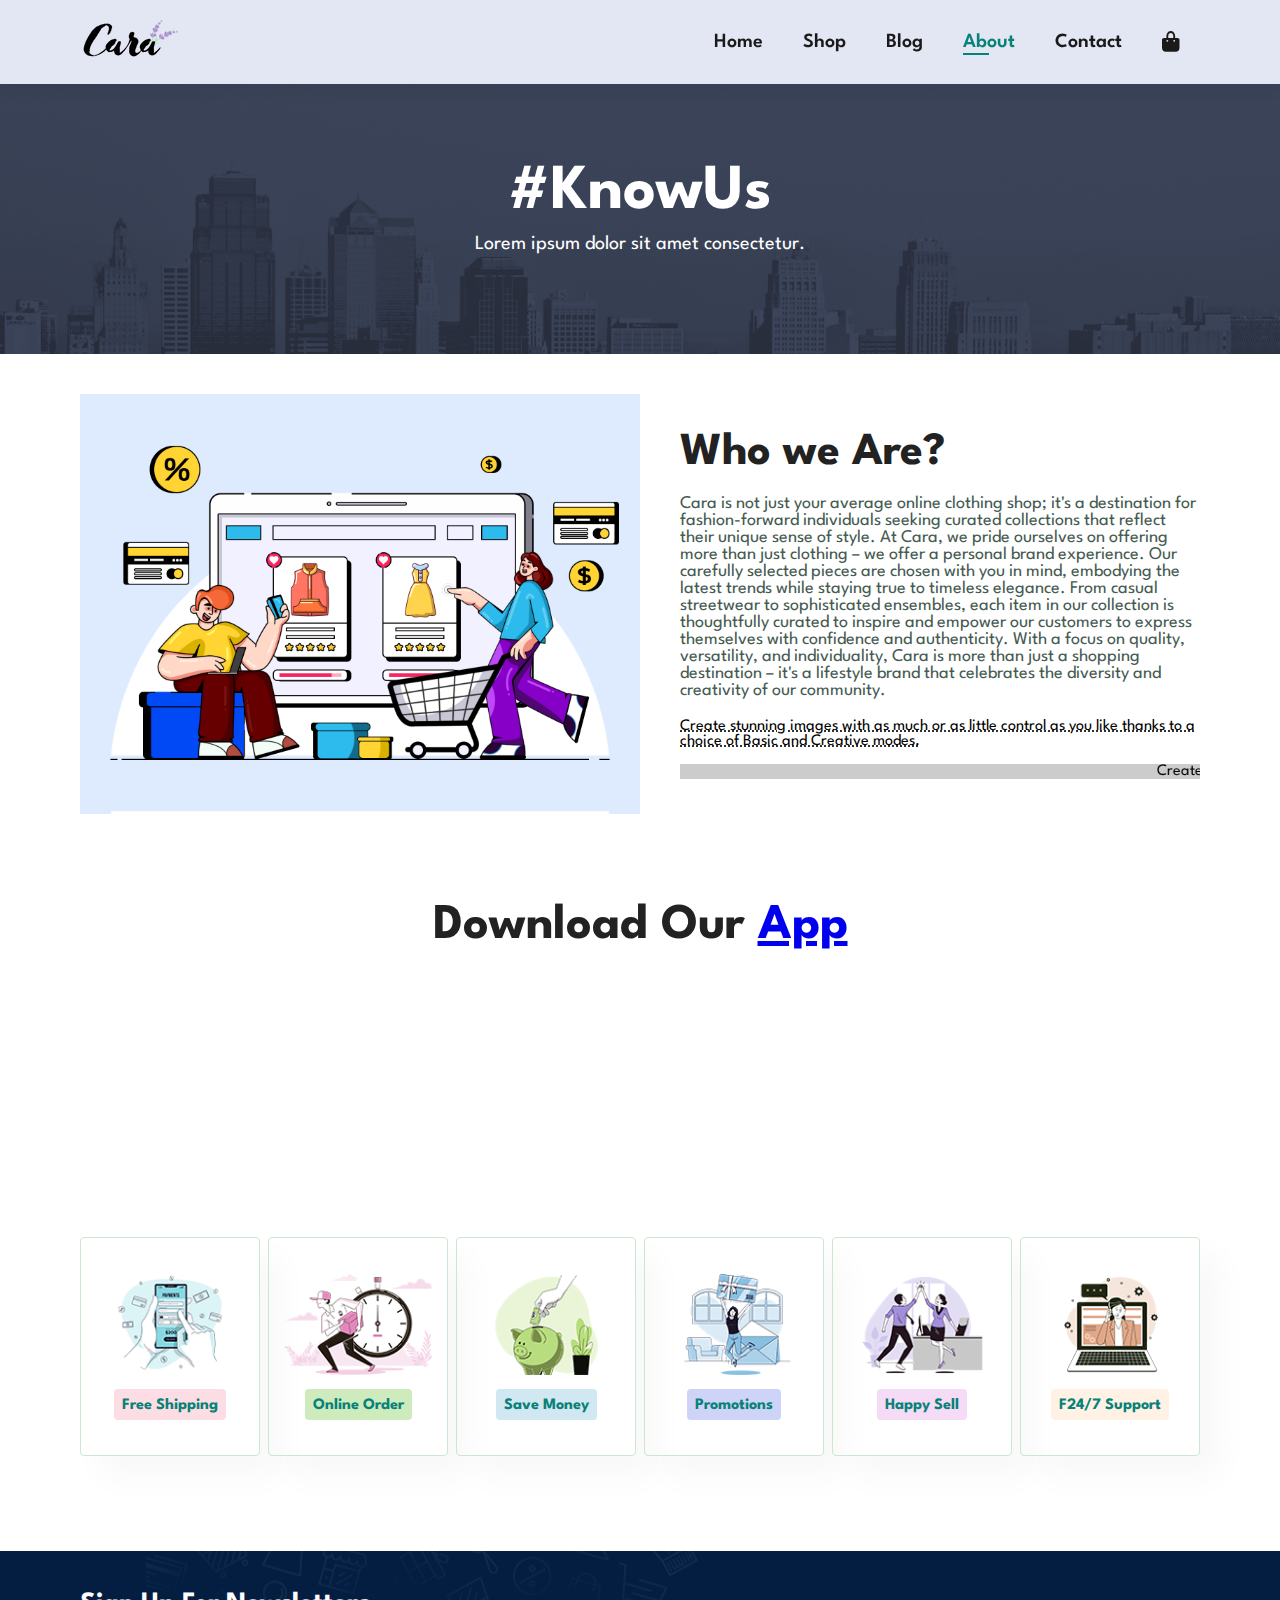
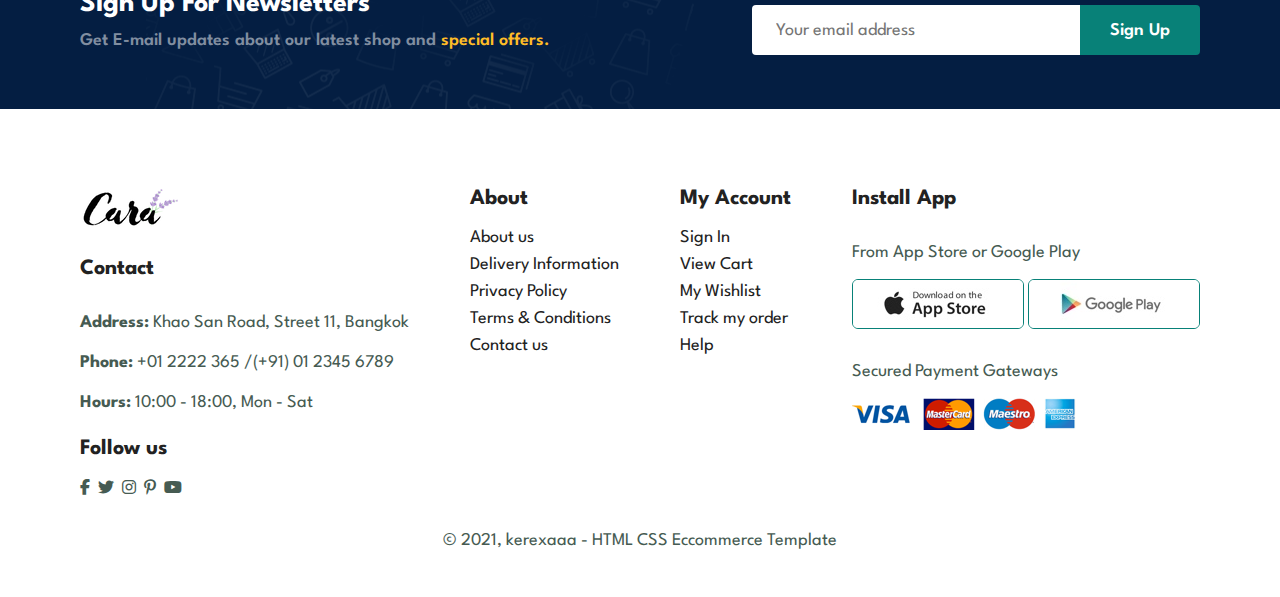
==== about.html @ 626a5757 "favicon" ====
<!DOCTYPE html>
<html lang="en">
<head>
    <meta charset="UTF-8">
    <meta http-equiv="X-UA-Compatible" content="IE=edge">
    <link rel="icon" type="image/x-icon" href="assets/img/favicon.ico">
    <meta name="viewport" content="width=device-width, initial-scale=1.0">
    <link rel="stylesheet" href="https://cdnjs.cloudflare.com/ajax/libs/font-awesome/6.4.0/css/all.css"/>
    <link rel="stylesheet" href="assets/css/style.css">
    <link rel="stylesheet" href="assets/css/general.css">
    <title>About</title>
</head>
<body>
    
    <section id="header" class="header">
        <a href="index.html"><img src="assets/img/logo.png" alt="Cara logo"></a>
        <nav>
            <ul id="navbar" class="navbar">
                <li><a href="index.html">Home</a></li>
                <li><a href="shop.html">Shop</a></li>
                <li><a href="blog.html">Blog</a></li>
                <li><a class="active" href="about.html">About</a></li>
                <li><a href="contact.html">Contact</a></li>
                <li id="lg-bag"><a href="cart.html"><i class="fa-sharp fa-solid fa-bag-shopping"></i></a></li>
                <a href="#" id="close"><i class="fas fa-times"></i></a>
            </ul>
        </nav>

        <div id="mobile">
            <a href="cart.html"><i class="fa-sharp fa-solid fa-bag-shopping"></i></a>
            <i id="bar" class="fas fa-outdent"></i>
        </div>

    </section>

    <section id="header-banner" class="header-banner about-header">
        <h2>#KnowUs</h2>
        <p>Lorem ipsum dolor sit amet consectetur.</p>
    </section>

    <section id="about-head" class="section-p1">
        <img src="assets/img/about/a6.jpg" alt="">
        <div>
            <h2>Who we Are?</h2>
            <p>
                Cara is not just your average online clothing shop; it's a destination for fashion-forward individuals seeking curated collections that reflect their unique sense of style. At Cara, we pride ourselves on offering more than just clothing – we offer a personal brand experience. Our carefully selected pieces are chosen with you in mind, embodying the latest trends while staying true to timeless elegance. From casual streetwear to sophisticated ensembles, each item in our collection is thoughtfully curated to inspire and empower our customers to express themselves with confidence and authenticity. With a focus on quality, versatility, and individuality, Cara is more than just a shopping destination – it's a lifestyle brand that celebrates the diversity and creativity of our community.</p>

            <abbr title="">Create stunning images with as much or as little control as you like thanks to a choice of Basic and Creative modes.</abbr>

            <br><br>

            <marquee bgcolor="#ccc" loop="-1" scrollamount="5" width="100%">Create stunning images with as much or as little control as you like thanks to a choice of Basic and Creative modes.</marquee>
        </div>
    </section>

    <section id="about-app" class="section-p1">
        <h1>Download Our <a href="#">App</a></h1>
        <div class="video">
            <video autoplay loop muted src="assets/img/about/1.mp4"></video>
        </div>
    </section>

    <section id="feature" class="section-p1">
        <div class="feature-box">
            <img src="assets/img/features/f1.png" alt="Free shipping">
            <h6>Free Shipping</h6>
        </div>
        <div class="feature-box">
            <img src="assets/img/features/f2.png" alt="Online Order">
            <h6>Online Order</h6>
        </div>
        <div class="feature-box">
            <img src="assets/img/features/f3.png" alt="Save Money">
            <h6>Save Money</h6>
        </div>
        <div class="feature-box">
            <img src="assets/img/features/f4.png" alt="Promotions">
            <h6>Promotions</h6>
        </div>
        <div class="feature-box">
            <img src="assets/img/features/f5.png" alt="Happy Sell">
            <h6>Happy Sell</h6>
        </div>
        <div class="feature-box">
            <img src="assets/img/features/f6.png" alt="F24/7 Support">
            <h6>F24/7 Support</h6>
        </div>
    </section>

    <section id="newsletter" class="section-p1 section-m1">
        <div class="newstext">
            <h4>Sign Up For Newsletters</h4>
            <p>
                Get E-mail updates about our latest shop and <span>special offers.</span>
            </p>
        </div>
        <form class="form" id="formNewsletter">
            <input type="email" id="newsletterInput" placeholder="Your email address" required>
            <button type="submit" id="newsletterSubmit" class="normal">Sign Up</button>
        </form>
    </section>

    <footer class="section-p1">
        <div class="column">
            <img src="assets/img/logo.png" alt="">
            <h4>Contact</h4>
            <p> <strong>Address:</strong> Khao San Road, Street 11, Bangkok</p>
            <p> <strong>Phone:</strong> +01 2222 365 /(+91) 01 2345 6789</p>
            <p> <strong>Hours:</strong> 10:00 - 18:00, Mon - Sat</p>
            <div class="socials">
                <h4>Follow us</h4>
                <div class="socials-icon">
                    <i class="fab fa-facebook-f"></i>
                    <i class="fab fa-twitter"></i>
                    <i class="fab fa-instagram"></i>
                    <i class="fab fa-pinterest-p"></i>
                    <i class="fab fa-youtube"></i>
                </div>
            </div>
        </div>

        <div class="column ">
            <h4>About</h4>
            <a href="#">About us</a>
            <a href="#">Delivery Information</a>
            <a href="#">Privacy Policy</a>
            <a href="#">Terms & Conditions</a>
            <a href="#">Contact us</a>
        </div>

        <div class="column ">
            <h4>My Account</h4>
            <a href="#">Sign In</a>
            <a href="#">View Cart</a>
            <a href="#">My Wishlist</a>
            <a href="#">Track my order</a>
            <a href="#">Help</a>
        </div>

        <div class="column install">
            <h4>Install App</h4>
            <p>From App Store or Google Play</p>
            <div class="row">
                <img src="assets/img/pay/app.jpg" alt="">
                <img src="assets/img/pay/play.jpg" alt="">
            </div>
            <p>Secured Payment Gateways</p>
            <img src="assets/img/pay/pay.png" alt="">
        </div>

        <div class="copyright">
            <p>&#169; 2021, kerexaaa - HTML CSS Eccommerce Template</p>
        </div>
    </footer>

    <script src="assets/js/script.js"></script>
    <script src="assets/js/newsletter.js"></script>
    <script src="assets/js/updatecart.js"></script>

</body>
</html>
---- assets/css/style.css ----
/* Main page */

/* popup */

.popup {
    width: 100%;
    height: 100%;
    background: rgba(0, 0, 0, 0.2);
    position: fixed;
    z-index: 10000000;
    justify-content: center;
    align-items: center;
    display: flex;
    transition: all .2s ease;
    opacity: 0;
}

.message {
    width: 50%;
    height: 50%;
    padding: 20px;
    background: #e3e6f3;
    border-radius: 25px;
    display: flex;
    align-items: center;
    justify-content: space-evenly;
    flex-direction: column;
    transition: all .2s ease;
}

.message p {
    font-size: xx-large;
    text-align: center;
}

button#closePopUp {
    width: 30%;
    height: 20%;
    min-width: 100px;
    min-height: 50px;
    cursor: pointer;
    font-size: 16px;
    outline: none;
    border: none;
    background: #088178;
    color: white;
}

/* loader */

/*<div class="loader"></div>*/
.loader {
    width: 30px;
    aspect-ratio: 2;
    --_g: no-repeat radial-gradient(circle closest-side, #000 90%, #0000);
    background:
        var(--_g) 0% 50%,
        var(--_g) 50% 50%,
        var(--_g) 100% 50%;
    background-size: calc(100%/3) 50%;
    animation: l3 1s infinite linear;
}

.log {
    transition: all .3s ease;
    top: -20%;
    min-width: 150px;
    position: fixed;
    z-index: 100000;
    width: 20%;
    text-align: center;
    margin-inline: auto;
    left: 50%;
    padding: 15px;
    color: white;
    transform: translateX(-50%);
}

.success {
    background: rgb(45, 224, 45);
}

.error {
    background: rgb(165, 58, 58);
    z-index: 100001;
}

@keyframes l3 {
    20% {
        background-position: 0% 0%, 50% 50%, 100% 50%
    }

    40% {
        background-position: 0% 100%, 50% 0%, 100% 50%
    }

    60% {
        background-position: 0% 50%, 50% 100%, 100% 0%
    }

    80% {
        background-position: 0% 50%, 50% 50%, 100% 100%
    }
}

/* Header */

#header {
    display: flex;
    align-items: center;
    justify-content: space-between;
    padding: 20px 80px;
    background-color: #e3e6f3;
    box-shadow: 0 5px 15px rgba(0, 0, 0, 0.06);
    z-index: 999;
    position: sticky;
    top: 0;
    left: 0;
}

#navbar {
    display: flex;
    align-items: center;
    justify-content: center;
}

#navbar li {
    list-style: none;
    padding: 0 20px;
}

#navbar li a {
    text-decoration: none;
    font-size: 20px;
    font-weight: 600;
    color: #1a1a1a;
    transition: 0.3s ease;
    position: relative;
}

#navbar li a:hover,
#navbar li a.active,
#header #mobile i:hover {
    color: #088178;
    transition: .3s ease;
}

#navbar li a::after {
    content: "";
    width: 50%;
    height: 2px;
    background-color: #088178;
    position: absolute;
    bottom: 0px;
    left: 10px;
    opacity: 0;
    transition: .3s ease;
}

#navbar li a.active::after,
#navbar li a:hover::after {
    content: "";
    width: 50%;
    height: 2px;
    background-color: #088178;
    position: absolute;
    bottom: -4px;
    left: 0px;
    opacity: 1;
    transition: .3s ease;
}

#mobile {
    display: none;
}

#close {
    display: none;
}

/* Home page */

#hero {
    background-image: url("../img/hero4.png");
    height: 90vh;
    width: 100%;
    background-size: cover;
    background-position: top 25% right 0%;
    padding: 0 80px;
    display: flex;
    align-items: flex-start;
    justify-content: center;
    flex-direction: column;
}

#hero h4 {
    padding-bottom: 15px;
    font-size: 28px;
}

#hero h1 {
    color: #088178;
}

#hero p {
    font-size: 20px;
}

#hero button {
    color: #088178;
    background-image: url("../img/button.png");
    background-color: transparent;
    border: 0;
    padding: 14px 80px 26px 65px;
    background-repeat: no-repeat;
    cursor: pointer;
    font-weight: 700;
    font-size: 18px;
}

/* Feature */

#feature {
    display: flex;
    align-items: center;
    justify-content: space-between;
    flex-wrap: wrap;
}

#feature .feature-box {
    width: 180px;
    text-align: center;
    padding: 35px 15px;
    box-shadow: 20px 20px 34px rgba(0, 0, 0, 0.03);
    border: 1px solid #cce7d0;
    border-radius: 4px;
    margin: 15px 0;
}

#feature .feature-box:hover {
    box-shadow: 10px 10px 54px rgba(70, 62, 221, .1);
}

#feature .feature-box img {
    width: 100%;
    margin-bottom: 10px;
}

#feature .feature-box h6 {
    display: inline-block;
    padding: 9px 8px 6px 8px;
    line-height: 1;
    font-size: 16px;
    border-radius: 4px;
    color: #088178;
    background-color: #fddde4;
}

#feature .feature-box:nth-child(2) h6 {
    background-color: #cdebbc;
}

#feature .feature-box:nth-child(3) h6 {
    background-color: #d1e8f2;
}

#feature .feature-box:nth-child(4) h6 {
    background-color: #cdd4f8;
}

#feature .feature-box:nth-child(5) h6 {
    background-color: #f6dbf6;
}

#feature .feature-box:nth-child(6) h6 {
    background-color: #fff2e5;
}

#feature-products {
    text-align: center;
}

#feature-products .product-container {
    display: flex;
    justify-content: space-between;
    padding-top: 20px;
    flex-wrap: wrap;
    overflow: hidden;

}

#feature-products .product {
    left: 100px;
    opacity: 0;
    width: 23%;
    min-width: 250px;
    padding: 10px 12px;
    border: 1px solid #cce7d0;
    border-radius: 25px;
    box-shadow: 20px 20px 30px rgba(0, 0, 0, 0.02);
    margin: 15px 0;
    transition: .2s ease;
    position: relative;
    pointer-events: none;
}

#feature-products .product.active {
    left: 0px;
    opacity: 1;
    cursor: pointer;
    pointer-events: all;
}

#feature-products .product:hover {
    box-shadow: 20px 20px 30px rgba(0, 0, 0, 0.06);
}

#feature-products .product img {
    width: 100%;
    border-radius: 20px;
}

#feature-products .product .description {
    text-align: start;
    padding: 10px 0;
}

#feature-products .product .description span {
    color: #606063;
    font-size: 16px;
}

#feature-products .product .description h5 {
    padding-top: 7px;
    color: #1a1a1a;
    font-size: 18px;
}

#feature-products .product .description i {
    font-size: 16px;
    color: rgb(243, 181, 25);
}

#feature-products .product .description h4 {
    padding-top: 7px;
    font-size: 22px;
    font-weight: 700;
    color: #088178;
}

h4.current-price::after {
    position: absolute;
    content: "$80";
    font-size: 14px;
    left: 55px;
    color: #1a1a1a;
}

.scratch-card {
    position: relative;
    width: 300px;
    height: 200px;
    border: 1px solid #ccc;
    overflow: hidden;
}

.overlay {
    position: absolute;
    top: 0;
    left: 0;
    width: 100%;
    height: 100%;
    background: silver;
    opacity: 1;
}

.content {
    position: relative;
    z-index: 1;
    padding: 20px;
}

.hidden-text {
    display: none;
}

.coupon-text {
    position: absolute;
    top: 50%;
    left: 50%;
    transform: translate(-50%, -50%);
    z-index: 2;
}

h4.current-price::before {
    position: absolute;
    content: "";
    width: 26px;
    height: 2px;
    bottom: 35px;
    z-index: 10;
    left: 55px;
    rotate: 150deg;
    background: #ec554e;
}


#feature-products .product .cart {
    width: 40px;
    height: 40px;
    line-height: 40px;
    border-radius: 50px;
    background-color: #e8f6ea;
    color: #088178;
    border: 1px solid #cce7d0;
}

#lg-bag {
    position: relative;
}

#lg-bag span {
    position: absolute;
    background-color: red;
    right: 10px;
    top: -10px;
    width: 16px;
    color: white;
    display: flex;
    height: 16px;
    justify-content: center;
    z-index: 10;
    padding-top: 4px;
    font-size: 12px;
    border-radius: 50%;
    text-align: center;
}

button.add-to-cart {
    cursor: pointer;
    border: none;
    outline: none;
    background: transparent;
    position: absolute;
    bottom: 20px;
    right: 10px;
}

/* Banners */

#banner {
    display: flex;
    flex-direction: column;
    justify-content: center;
    align-items: center;
    text-align: center;
    width: 100%;
    height: 40vh;
    background-size: cover;
    background-position: center;
    background-image: url("../img/b2.jpg");
}

#banner h4 {
    color: #fff;
    font-size: 22px;
}

#banner h2 {
    color: #fff;
    font-size: 44px;
    padding: 10px 0;
}

#banner h2 span {
    color: #ef3636;
}

#banner button:hover {
    background-color: #088178;
    color: #fff;
}

#small-banner {
    display: flex;
    justify-content: space-between;
    flex-wrap: wrap;
}

#small-banner .banner-box {
    display: flex;
    flex-direction: column;
    justify-content: center;
    align-items: flex-start;
    min-width: 580px;
    height: 40vh;
    background-size: cover;
    background-position: center;
    padding: 30px;
    background-image: url("../img/b17.jpg");
}

#small-banner .banner-box:nth-child(2) {
    background-image: url("../img/b10.jpg");
}

#small-banner h4 {
    color: #fff;
    font-size: 32px;
    font-weight: 300;
}

#small-banner h2 {
    color: #fff;
    font-size: 44px;
    font-weight: 800;
}

#small-banner span {
    color: #fff;
    font-size: 22px;
    font-weight: 500;
    padding-bottom: 15px;
}

#small-banner .banner-box:hover .white {
    background-color: #088178;
    border: 1px solid #088178;
}

#text-banners {
    display: flex;
    justify-content: space-between;
    flex-wrap: wrap;
    padding: 0 80px;
}

#text-banners .banner-box {
    display: flex;
    flex-direction: column;
    justify-content: center;
    align-items: flex-start;
    min-width: 32%;
    height: 30vh;
    background-size: cover;
    background-position: center;
    padding: 20px;
    margin-bottom: 20px;
    background-image: url("../img/b7.jpg");
}

#text-banners .banner-box:nth-child(2) {
    background-image: url("../img/b4.jpg");
}

#text-banners .banner-box:nth-child(3) {
    background-image: url("../img/b18.jpg");
}

#text-banners h2 {
    color: #fff;
    font-weight: 900;
    font-size: 32px;
}

#text-banners h3 {
    color: #ec554e;
    font-weight: 800;
    font-size: 18px;
}

/* Newsletter */

#newsletter {
    display: flex;
    justify-content: space-between;
    flex-wrap: wrap;
    align-items: center;
    background-image: url("../img/b14.png");
    background-repeat: no-repeat;
    background-position: 20% 30%;
    background-color: #041e42;
}

#newsletter h4 {
    font-size: 28px;
    font-weight: 700;
    color: #fff;
}

#newsletter p {
    font-size: 18px;
    font-weight: 600;
    color: #818ea0;
}

#newsletter p span {
    color: #ffbd27;
}

#newsletter .form {
    display: flex;
    width: 40%;
}

#newsletter input {
    height: 3.125rem;
    padding: 0 1.25em;
    font-size: 14px;
    width: 100%;
    font-size: 18px;
    border: 1px solid transparent;
    border-radius: 4px;
    outline: none;
    border-top-right-radius: 0;
    border-bottom-right-radius: 0;
}

#newsletter button {
    background-color: #088178;
    color: #fff;
    white-space: nowrap;
    border-top-left-radius: 0;
    border-bottom-left-radius: 0;
}

/* Footer */

footer {
    display: flex;
    flex-wrap: wrap;
    justify-content: space-between;
}

footer .column {
    display: flex;
    flex-direction: column;
    align-items: flex-start;
    margin-bottom: 20px;
}

footer .column:nth-child(1) img {
    margin-bottom: 30px;
}

footer h4 {
    font-size: 22px;
    padding-bottom: 20px;
}

footer p {
    font-size: 18px;
    margin-bottom: 8px;
}

footer a {
    font-size: 18px;
    text-decoration: none;
    color: #222;
    margin-bottom: 10px;
    transition: .4s ease;
}

footer .socials {
    margin-top: 20px;
}

footer .socials i {
    color: #465b52;
    padding-right: 4px;
    cursor: pointer;
    transition: .4s ease;
}


footer .install .row img {
    border: 1px solid #088178;
    border-radius: 6px;
}

footer .install img {
    margin: 10px 0 15px 0;
    cursor: pointer;
}

footer .socials i:hover,
footer a:hover {
    color: #088178;
    transition: .4s ease;
}

footer .copyright {
    width: 100%;
    text-align: center;
    font-size: 18px;
}

/* Shop page */

/* Head-banner */

#header-banner {
    background-image: url("../img/b1.jpg");
    width: 100%;
    height: 30vh;
    background-size: cover;
    display: flex;
    justify-content: center;
    align-items: center;
    flex-direction: column;
    padding: 14px;
}

#header-banner h2 {
    color: #fff;
    font-size: 64px;
}

#header-banner p {
    color: #fff;
    font-size: 20px;
}

#pagination {
    text-align: center;
}

#pagination a {
    text-decoration: none;
    background-color: #088178;
    padding: 15px 20px;
    border-radius: 4px;
    color: #fff;
    font-weight: 600;
}

/* Single product */

#productLink a {
    text-decoration: none;
    color: #465b52;
}

#product-details {
    display: flex;
    margin-top: 20px;
}

#product-details .single-product-image {
    width: 40%;
    margin-right: 80px;
}

#product-details .small-image-group {
    display: flex;
    justify-content: space-between;
}

#product-details .small-image-column {
    flex-basis: 24%;
    cursor: pointer;
}

#product-details .single-product-details {
    width: 50%;
    padding-top: 30px;
}

#product-details .single-product-details h4 {
    padding: 40px 0 20px 0;
    font-size: 26px;
}

#product-details .single-product-details h2 {
    font-size: 32px;
}

#product-details .single-product-details h6 {
    font-size: 22px;
}

#product-details .single-product-details select {
    display: block;
    padding: 10px;
    margin-bottom: 10px;
    font-size: 16px;
    height: 47px
}

#product-details .single-product-details input {
    width: 50px;
    height: 47px;
    padding-left: 10px;
    font-size: 16px;
    margin-right: 10px;
}

#product-details .single-product-details input:focus {
    outline: none;
}

#product-details .single-product-details button {
    background-color: #088178;
    color: #fff;
}

#product-details .single-product-details span {
    line-height: 25px;
}

/* Blog page */

#header-banner.blog-header {
    background-image: url("../img/b19.jpg") !important;
}

#blog {
    padding: 150px 150px 0 150px;
}

#blog .blog-box {
    display: flex;
    align-items: center;
    width: 100%;
    position: relative;
    padding-bottom: 90px;
}

#blog .blog-image {
    width: 50%;
    margin-right: 40px;
}

#blog img {
    width: 100%;
    height: 300px;
    object-fit: cover;
}

#blog .blog-details {
    width: 50%;
}

.blog-details p {
    height: 0px;
    font-size: large;
    overflow: hidden;
    transition: all .3s;
    margin-top: 0;
    padding-top: 0px;
    position: relative;
    z-index: 100000;
    background: white;
}

.blog-details h4 {
    font-size: xx-large;
}

#blog .blog-details a {
    text-decoration: none;
    cursor: pointer;
    font-size: 14px;
    color: #000;
    font-weight: 700;
    position: relative;
    transition: .3s ease;
}

#blog .blog-details a::after {
    content: "";
    width: 50px;
    height: 1px;
    background-color: #000;
    position: absolute;
    top: 4px;
    right: -56px;
    transition: .3s ease;
}

#blog .blog-details a:hover {
    color: #088178;
}

#blog .blog-details a:hover::after {
    background-color: #088178;
}

#blog .blog-box h1 {
    position: absolute;
    top: -40px;
    left: 0;
    font-size: 76px;
    font-weight: 700;
    color: #c9cbce;
    z-index: -1000;
}

/* about */

#header-banner.about-header {
    background-image: url("../img/about/banner.png");
}

#about-head {
    display: flex;
    align-items: center;
}

#about-head img {
    width: 50%;
    height: auto;
}

#about-head div {
    padding-left: 40px;
}

#about-app {
    text-align: center;
}

#about-app .video {
    width: 70%;
    height: 100%;
    margin: 30px auto 0 auto;
}

#about-app .video video {
    width: 100%;
    height: 100%;
    border-radius: 20px;
}

/* Contact page */

#header-banner.contact-header {
    background-image: url("../img/about/banner.png");
}

#contact-details {
    display: flex;
    align-items: center;
    justify-content: space-between;
}

#contact-details .details {
    width: 40%;
}

#contact-details .details span,
#form-details form span {
    font-size: 16px;
}

#contact-details .details h2,
#form-details form h2 {
    font-size: 32px;
    line-height: 35px;
    padding: 20px 0;
}

#contact-details .details h3 {
    font-size: 22px;
    padding-bottom: 15px;
}

#contact-details .details li {
    list-style: none;
    display: flex;
    padding: 10px 0;
}

#contact-details .details li i {
    font-size: 18px;
    padding-right: 22px;
}


#contact-details .details li p {
    margin-top: 2px;
    font-size: 18px;
}

#contact-details .map {
    width: 55%;
    height: 400px;
}

#contact-details .map iframe {
    width: 100%;
    height: 100%;
}

#form-details {
    display: flex;
    justify-content: space-between;
    margin: 30px;
    padding: 80px;
    border: 1px solid #e1e1e1;
}

#form-details form {
    width: 65%;
    display: flex;
    flex-direction: column;
    align-items: flex-start;
}

#form-details form input,
#form-details form textarea {
    width: 100%;
    padding: 12px 15px;
    outline: none;
    margin-bottom: 20px;
    border: 1px solid #e1e1e1;
}

#form-details form button {
    background-color: #088178;
    color: #fff;
}

#form-details .people div {
    padding-bottom: 25px;
    display: flex;
    align-items: flex-start;
}

#form-details .people div img {
    width: 65px;
    height: 65px;
    object-fit: cover;
    margin-right: 15px;
}

#form-details .people div p {
    margin: 0;
    font-size: 16px;
    line-height: 25px;
}

#form-details .people div p span {
    display: block;
    font-size: 18px;
    font-weight: 600;
    color: #000;
}

/* checkout */

#checkout h1 {
    color: greenyellow;
}

section#checkout {
    display: flex;
    flex-direction: column;
    align-items: center;
    justify-content: space-evenly;
    height: 90dvh;
}

#itemsAmount {
    color: #ef3636;
}

#totalPrice {
    color: green;
}

/* Cart page */

section#cart-empty {
    display: flex;
    align-items: center;
    justify-content: center;
    flex-direction: column-reverse;
}

section#cart-empty p {
    font-size: xx-large;
    color: black;
    text-align: center;
}

section#cart-empty p a {
    color: #465b52;
}


#cart {
    overflow-x: auto;
}

#header-banner.cart-header {
    background-image: url("../img/about/banner.png");
}

tbody#table-body {
    width: 100%;
    position: relative;
}

.empty-cart {
    width: 100%;
}

#cart table thead {
    border: 1px solid #e2e9e1;
    border-left: none;
    border-right: none;
}

#cart table thead td {
    font-weight: 700;
    text-transform: uppercase;
    font-size: 16px;
    padding: 18px 0;
}

#cart table tbody tr td {
    padding-top: 15px;
}

#cart table tbody td {
    font-size: 16px;
}

#cart table {
    width: 100%;
    border-collapse: collapse;
    table-layout: fixed;
    white-space: nowrap;
}

#cart table img {
    width: 70px;
}

#cart table td:nth-child(1) {
    width: 100px;
    text-align: center;
}

#cart table td:nth-child(2) {
    width: 150px;
    text-align: center;
}

#cart table td:nth-child(3) {
    width: 250px;
    text-align: center;
}

#cart table td:nth-child(4),
#cart table td:nth-child(5),
#cart table td:nth-child(6) {
    width: 150px;
    text-align: center;
}

#cart table td:nth-child(5) input {
    width: 70px;
    padding: 10px 5px 10px 15px;
}

#cart-add {
    display: flex;
    flex-wrap: wrap;
    justify-content: space-between;
}

#cart-add .apply-coupon,
#cart-add .cart-totals {
    width: 50%;
}

#cart-add .apply-coupon h3 {
    font-size: 22px;
    margin-bottom: 20px;
}

#cart-add .apply-coupon input {
    padding: 15px 20px;
    outline: none;
    font-size: 16px;
    width: 60%;
    margin-right: 10px;
    border: 1px solid #e2e9e1;
}

#cart-add .apply-coupon button {
    background-color: #088178;
    color: #fff;
    margin-left: 10px;
}

#cart-add .cart-totals {
    border: 1px solid #c9cbce;
    padding: 30px;
    margin-bottom: 30px;
}

#cart-add .cart-totals h3 {
    font-size: 22px;
    margin-bottom: 20px;
}

#cart-add .cart-totals table {
    border-collapse: collapse;
    width: 100%;
}

#cart-add .cart-totals table tr td {
    width: 50%;
    padding: 10px;
    font-size: 16px;
    border: 1px solid #c9cbce;
}

#cart-add .cart-totals button {
    background-color: #088178;
    color: #fff;
    margin-top: 30px;
}

/* Media */

@media (max-width:799px) {

    #navbar {
        display: flex;
        flex-direction: column;
        align-items: flex-start;
        justify-content: flex-start;
        position: fixed;
        top: 0;
        right: -300px;
        height: 100vh;
        width: 300px;
        background-color: #e3e6f3;
        box-shadow: 0 40px 60px rgba(0, 0, 0, 0.1);
        padding: 80px 0 0 10px;
        transition: .3s;
    }

    #navbar.active {
        right: 0;
    }

    #navbar li {
        margin-bottom: 25px;
    }

    #mobile {
        display: flex;
        align-items: center;
    }

    #mobile i {
        color: #1a1a1a;
        font-size: 24px;
        padding-left: 20px;
    }

    #close {
        display: block;
        position: absolute;
        top: 30px;
        left: 30px;
        color: #222;
        font-size: 24px;
    }

    #lg-bag {
        display: none;
    }

    #hero {
        height: 70vh;
        padding: 0 80px;
        background-position: top 30% right 30%;
    }

    #feature {
        justify-content: center;
    }

    #feature .feature-box {
        margin: 15px 15px;
    }

    #feature-products .product-container {
        justify-content: center;
    }

    #feature-products .product {
        margin: 15px;
    }

    #banner {
        height: 30vh;
    }

    #small-banner .banner-box {
        min-width: 100%;
        height: 30vh;
    }

    #text-banners {
        padding: 0 40px;
    }

    #text-banners .banner-box {
        width: 28%;
    }

    #newsletter .form {
        width: 70%;
    }

    footer .column:nth-child(1) {
        width: 100%;
    }

    #product-details .single-product-details {
        width: 100%;
        margin: 0;
    }

    /* Contact page */

    #form-details {
        padding: 40px;
    }

    #form-details form {
        width: 50%;
    }


    /* cart page */

    #cart-add {
        flex-direction: column;
    }

    #cart-add .apply-coupon {
        display: flex;
        align-items: center;
        justify-content: center;
        flex-direction: column;
        width: 100%;
        margin-top: 20px;
    }

    #cart-add .apply-coupon input {
        width: 100%;
        margin: 0;
    }



    #cart-add .apply-coupon button {
        width: 100%;
        margin: 15px 0 25px 0;
    }

    #cart-add .cart-totals {
        width: 100%;
        display: flex;
        align-items: center;
        justify-content: center;
        flex-direction: column;
    }

    #cart-add .cart-totals table {
        width: 100%;
    }

    #cart-add .cart-totals button {
        width: 100%;
    }
}

@media (max-width: 477px) {
    #header {
        padding: 10px 30px;
    }

    #hero {
        padding: 0 20px;
        background-position: 55%;
    }

    h1 {
        font-size: 38px;
    }

    h2 {
        font-size: 32px;
    }

    #feature {
        justify-content: center;
    }

    #feature .feature-box {
        width: 125px;
        margin-bottom: 15px;
    }

    #feature-products .product {
        width: 100%;
    }

    #banner {
        height: 40vh;
    }

    #small-banner .banner-box {
        height: 40vh;
    }

    #small-banner .banner-box:nth-child(2) {
        margin-top: 20px;
    }

    #text-banners {
        padding: 0 20px;
    }

    #text-banners .banner-box {
        width: 100%;
    }

    #newsletter {
        padding: 40px 20px;
    }

    #newsletter .form {
        width: 100%;
    }

    footer .copyright {
        text-align: start;
    }

    #product-details .single-product-image {
        width: 100%;
        margin-right: 0;
    }

    #product-details {
        display: flex;
        flex-direction: column;
    }

    #product-details .small-image-group {
        width: 100%;
    }

    /* Blog page */
    #blog {
        padding: 100px 20px 0 20px;
    }

    #blog .blog-box {
        display: flex;
        flex-direction: column;
        align-items: center;
    }

    #blog .blog-image {
        width: 100%;
        margin-right: 0;
        margin-bottom: 30px;
    }

    #blog .blog-details {
        width: 100%;
    }

    #header-banner h2 {
        font-size: 42px;
    }

    /* About */

    #about-head {
        flex-direction: column;
    }

    #about-head img {
        width: 100%;
        margin-bottom: 20px;
    }

    #about-head h2 {
        font-size: 42px;
    }

    #about-head div {
        padding-left: 0px;
    }

    #about-app h1 {
        font-size: 48px;
    }

    #about-app .video {
        width: 100%;
    }

    /* Contact page */

    #contact-details {
        flex-direction: column;
    }

    #contact-details .details {
        width: 100%;
        margin-bottom: 30px;
    }

    #contact-details .map {
        width: 100%;
    }

    #form-details {
        margin: 10px;
        padding: 30px 10px;
        border: 1px solid #e1e1e1;
        flex-wrap: wrap;
    }

    #form-details form {
        margin-bottom: 30px;
        width: 100%;
    }

    /* cart page */

    #cart-add {
        flex-direction: column;
    }

    #cart-add .apply-coupon {
        display: flex;
        align-items: center;
        justify-content: center;
        flex-direction: column;
        width: 100%;
        margin-top: 20px;
    }

    #cart-add .apply-coupon input {
        width: 100%;
        margin: 0;
    }



    #cart-add .apply-coupon button {
        width: 100%;
        margin: 15px 0 25px 0;
    }

    #cart-add .cart-totals {
        width: 100%;
        display: flex;
        align-items: center;
        justify-content: center;
        flex-direction: column;
    }

    #cart-add .cart-totals table {
        width: 100%;
    }

    #cart-add .cart-totals button {
        width: 100%;
    }
}
---- assets/css/general.css ----
@import url('https://fonts.googleapis.com/css2?family=League+Spartan:wght@100;200;300;400;500;600;700;800;900&family=Roboto:wght@400;500;700&display=swap');

* {
    margin: 0;
    padding: 0;
    box-sizing: border-box;
    font-family: 'League Spartan', sans-serif;
}

body::-webkit-scrollbar {
    width: 10px;
}

body::-webkit-scrollbar-track {
    background: #e3e6f3;
}

body::-webkit-scrollbar-thumb {
    background: #888;
}

h1 {
    font-size: 50px;
    line-height: 64px;
    color: #222;
}

h2 {
    font-size: 46px;
    line-height: 54px;
    color: #222;
}

h4 {
    font-size: 20px;
    color: #222;
}

h6 {
    font-weight: 700;
    font-size: 12px;
}

p {
    font-size: large;
    color: #465b52;
    margin: 15px 0 20px 0;
}

.section-p1 {
    padding: 40px 80px;
}

.section-m1 {
    margin: 40px 0;
}

button.normal {
    font-size: 18px;
    font-weight: 600;
    padding: 15px 30px;
    color: #000;
    background-color: #fff;
    border-radius: 4px;
    cursor: pointer;
    border: none;
    outline: none;
    transition: 0.2s ;
}

button.white {
    font-size: 20px;
    font-weight: 600;
    padding: 11px 18px;
    color: #fff;
    background-color: transparent;
    cursor: pointer;
    border: 1px solid #fff;
    outline: none;
    transition: 0.2s;
}

body {
    width: 100%;
}

@media (max-width:799px) {
    .section-p1 {
        padding: 40px;
    }
}

@media (max-width:477px){

    .section-p1 {
        padding: 20px;
    }

}

textarea {
    resize: none;
}
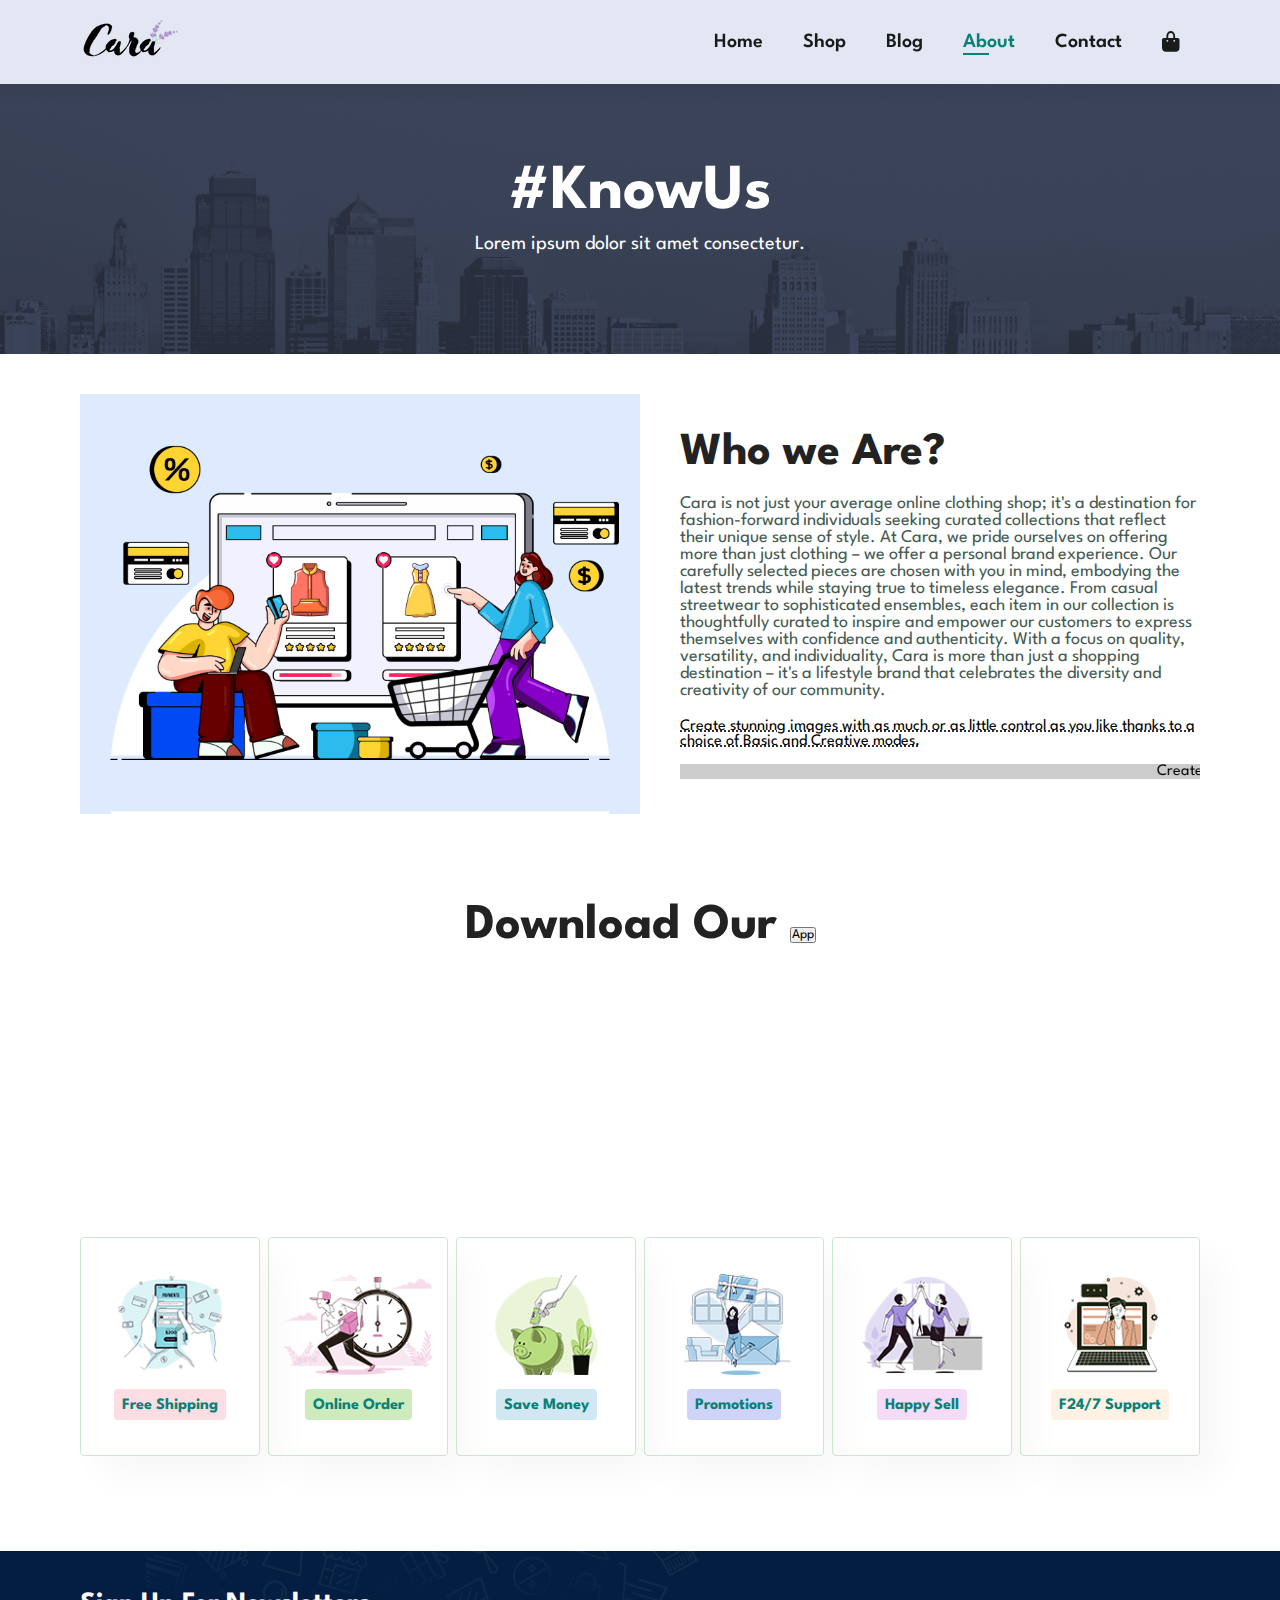
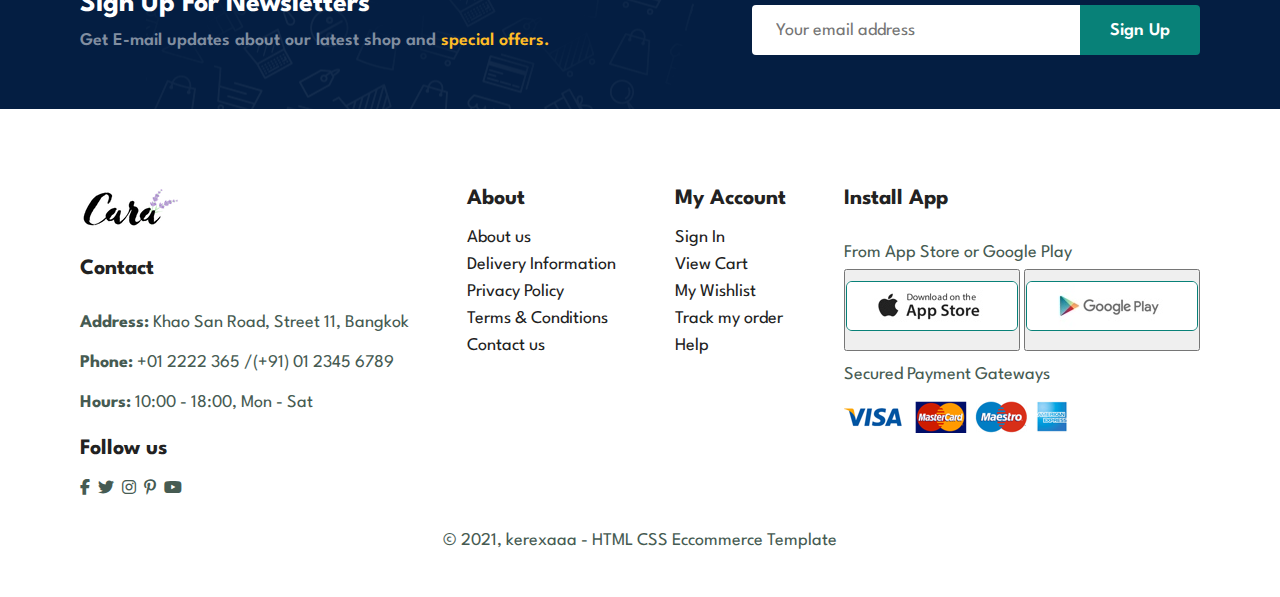
==== commit 4c0663c3: "new" ====
--- a/about.html
+++ b/about.html
@@ -54,7 +54,7 @@
     </section>
 
     <section id="about-app" class="section-p1">
-        <h1>Download Our <a href="#">App</a></h1>
+        <h1>Download Our <a><button class="progressier-install-button" data-icons="false" data-install=" " data-installed=" ">App</button></a></h1>
         <div class="video">
             <video autoplay loop muted src="assets/img/about/1.mp4"></video>
         </div>
@@ -141,8 +141,12 @@
             <h4>Install App</h4>
             <p>From App Store or Google Play</p>
             <div class="row">
-                <img src="assets/img/pay/app.jpg" alt="">
-                <img src="assets/img/pay/play.jpg" alt="">
+                <button class="progressier-install-button" data-icons="false" data-install=" " data-installed=" ">
+                    <img src="assets/img/pay/app.jpg" alt="">
+                </button>
+                <button class="progressier-install-button" data-icons="false" data-install=" " data-installed=" ">
+                    <img src="assets/img/pay/play.jpg" alt="">
+                </button>
             </div>
             <p>Secured Payment Gateways</p>
             <img src="assets/img/pay/pay.png" alt="">
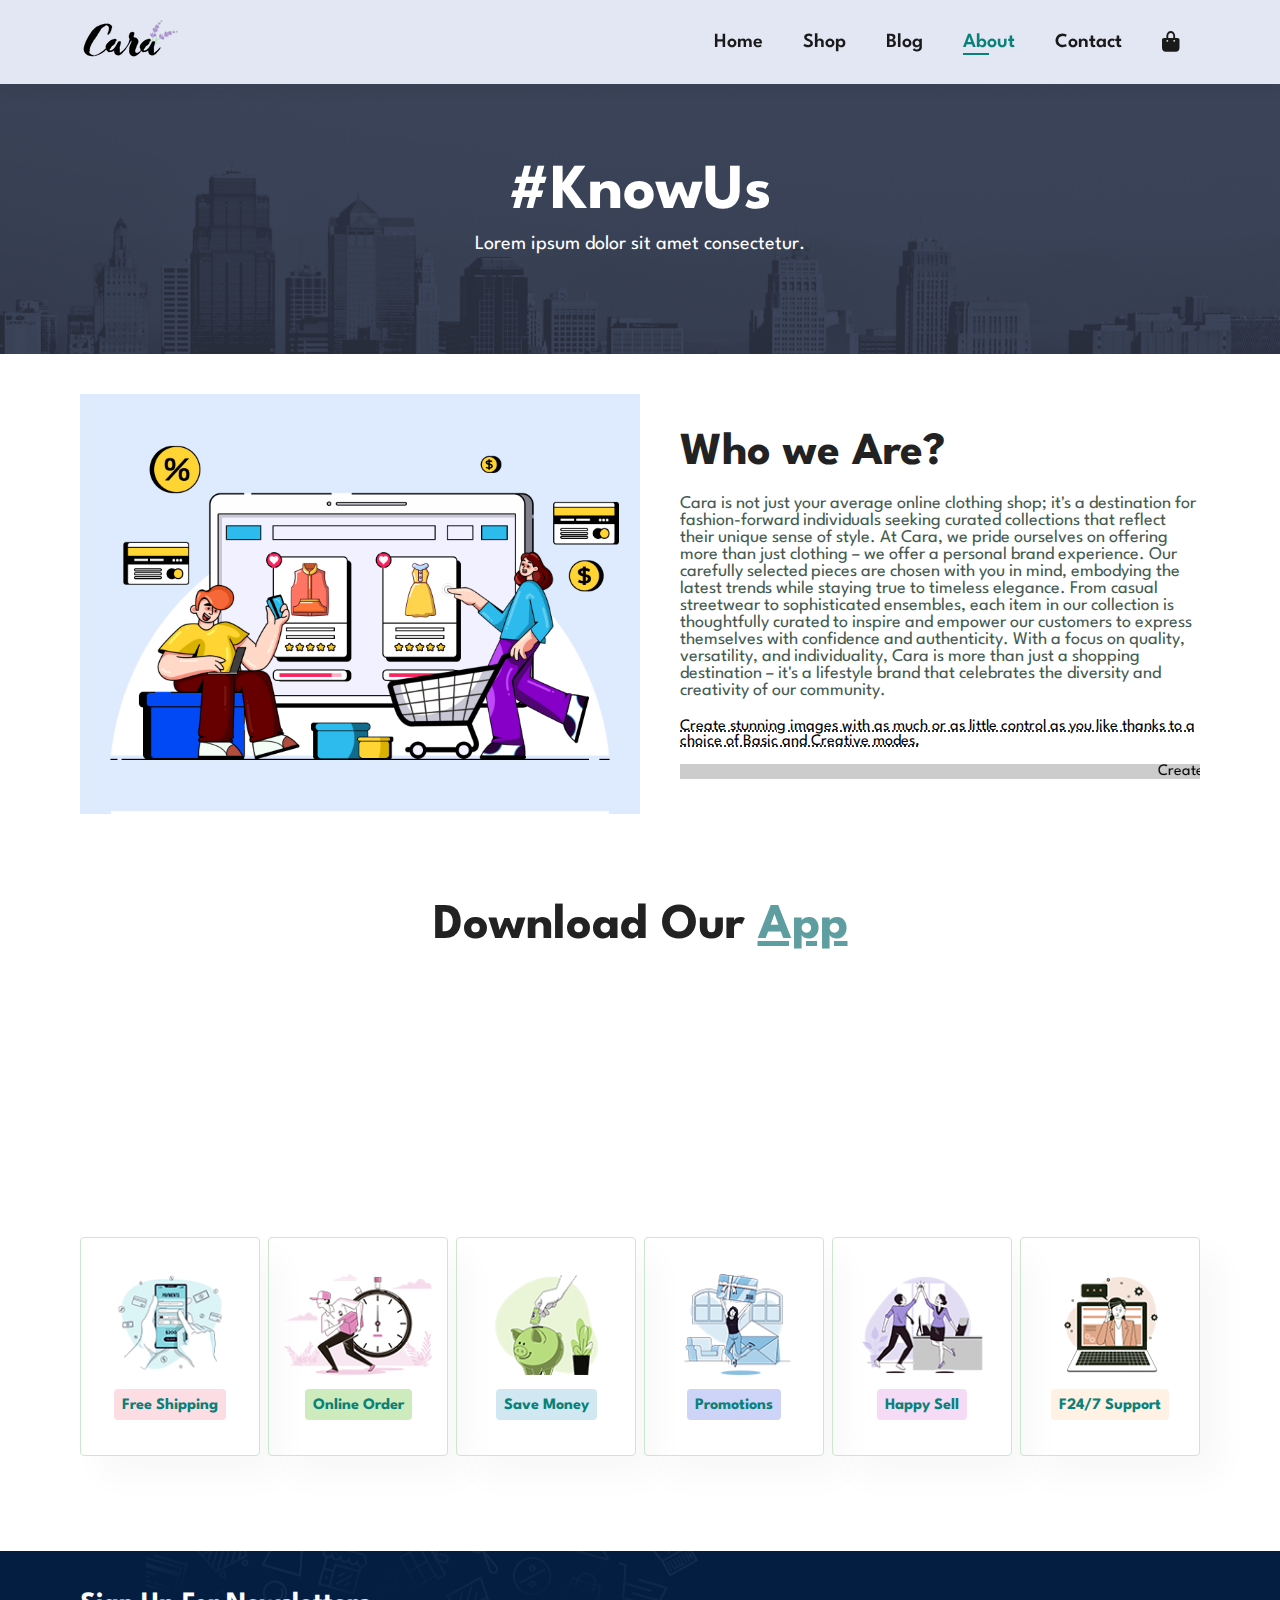
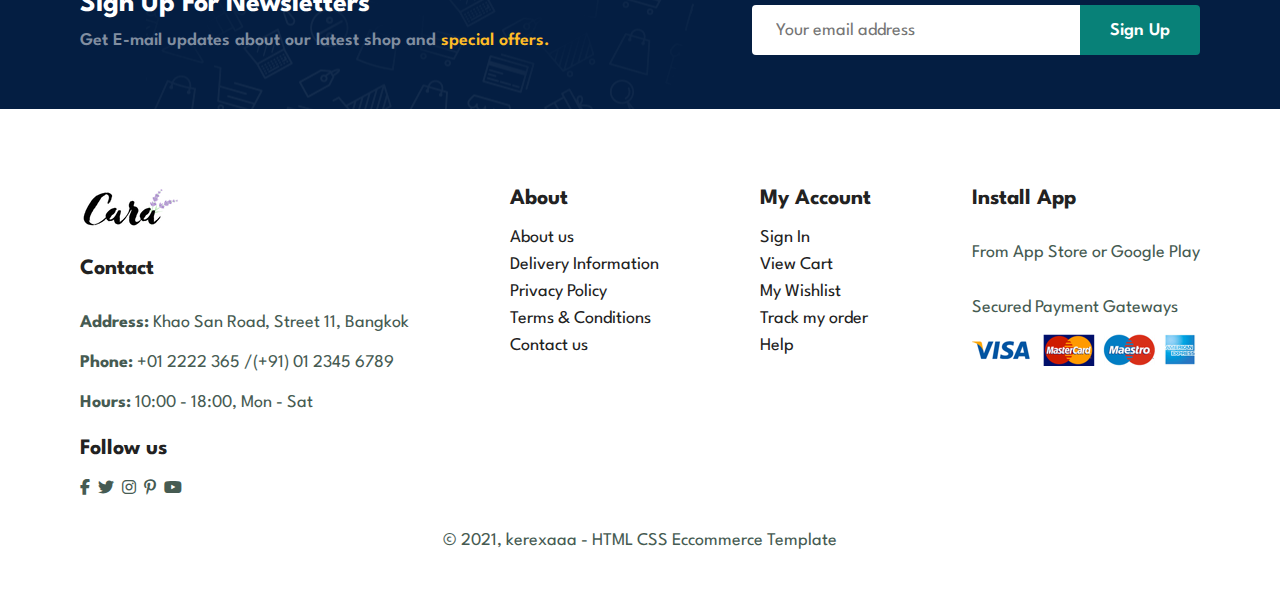
==== commit 048a52fa: "progressier" ====
--- a/about.html
+++ b/about.html
@@ -8,6 +8,8 @@
     <link rel="stylesheet" href="https://cdnjs.cloudflare.com/ajax/libs/font-awesome/6.4.0/css/all.css"/>
     <link rel="stylesheet" href="assets/css/style.css">
     <link rel="stylesheet" href="assets/css/general.css">
+    <link rel="manifest" href="https://progressier.app/T43lFdbntsqi69C8n24o/progressier.json"/>
+    <script defer src="https://progressier.app/T43lFdbntsqi69C8n24o/script.js"></script>
     <title>About</title>
 </head>
 <body>
@@ -141,11 +143,9 @@
             <h4>Install App</h4>
             <p>From App Store or Google Play</p>
             <div class="row">
-                <button class="progressier-install-button" data-icons="false" data-install=" " data-installed=" ">
-                    <img src="assets/img/pay/app.jpg" alt="">
+                <button class="progressier-install-button" style="background-image: url('assets/img/pay/app.jpg');" data-icons="false" data-install=" " data-installed=" ">
                 </button>
-                <button class="progressier-install-button" data-icons="false" data-install=" " data-installed=" ">
-                    <img src="assets/img/pay/play.jpg" alt="">
+                <button class="progressier-install-button" style="background-image: url('assets/img/pay/play.jpg');" data-icons="false" data-install=" " data-installed=" ">
                 </button>
             </div>
             <p>Secured Payment Gateways</p>
--- a/assets/css/style.css
+++ b/assets/css/style.css
@@ -1,4 +1,21 @@
 /* Main page */
+
+/* progressier */
+
+button.progressier-install-button {
+    border: none;
+    outline: navajowhite;
+    background: transparent;
+}
+
+#about-app h1 a button.progressier-install-button {
+    font-size: 50px;
+    line-height: 64px;
+    font-weight: 700;
+    color: cadetblue;
+    text-decoration: underline;
+    cursor: pointer;
+}
 
 /* popup */
 
@@ -849,7 +866,7 @@
     margin-top: 0;
     padding-top: 0px;
     position: relative;
-    z-index: 100000;
+    z-index: 10;
     background: white;
 }
 
@@ -1509,6 +1526,11 @@
         font-size: 48px;
     }
 
+    #about-app h1 a button.progressier-install-button {
+        font-size: 48px;
+    }
+
+
     #about-app .video {
         width: 100%;
     }
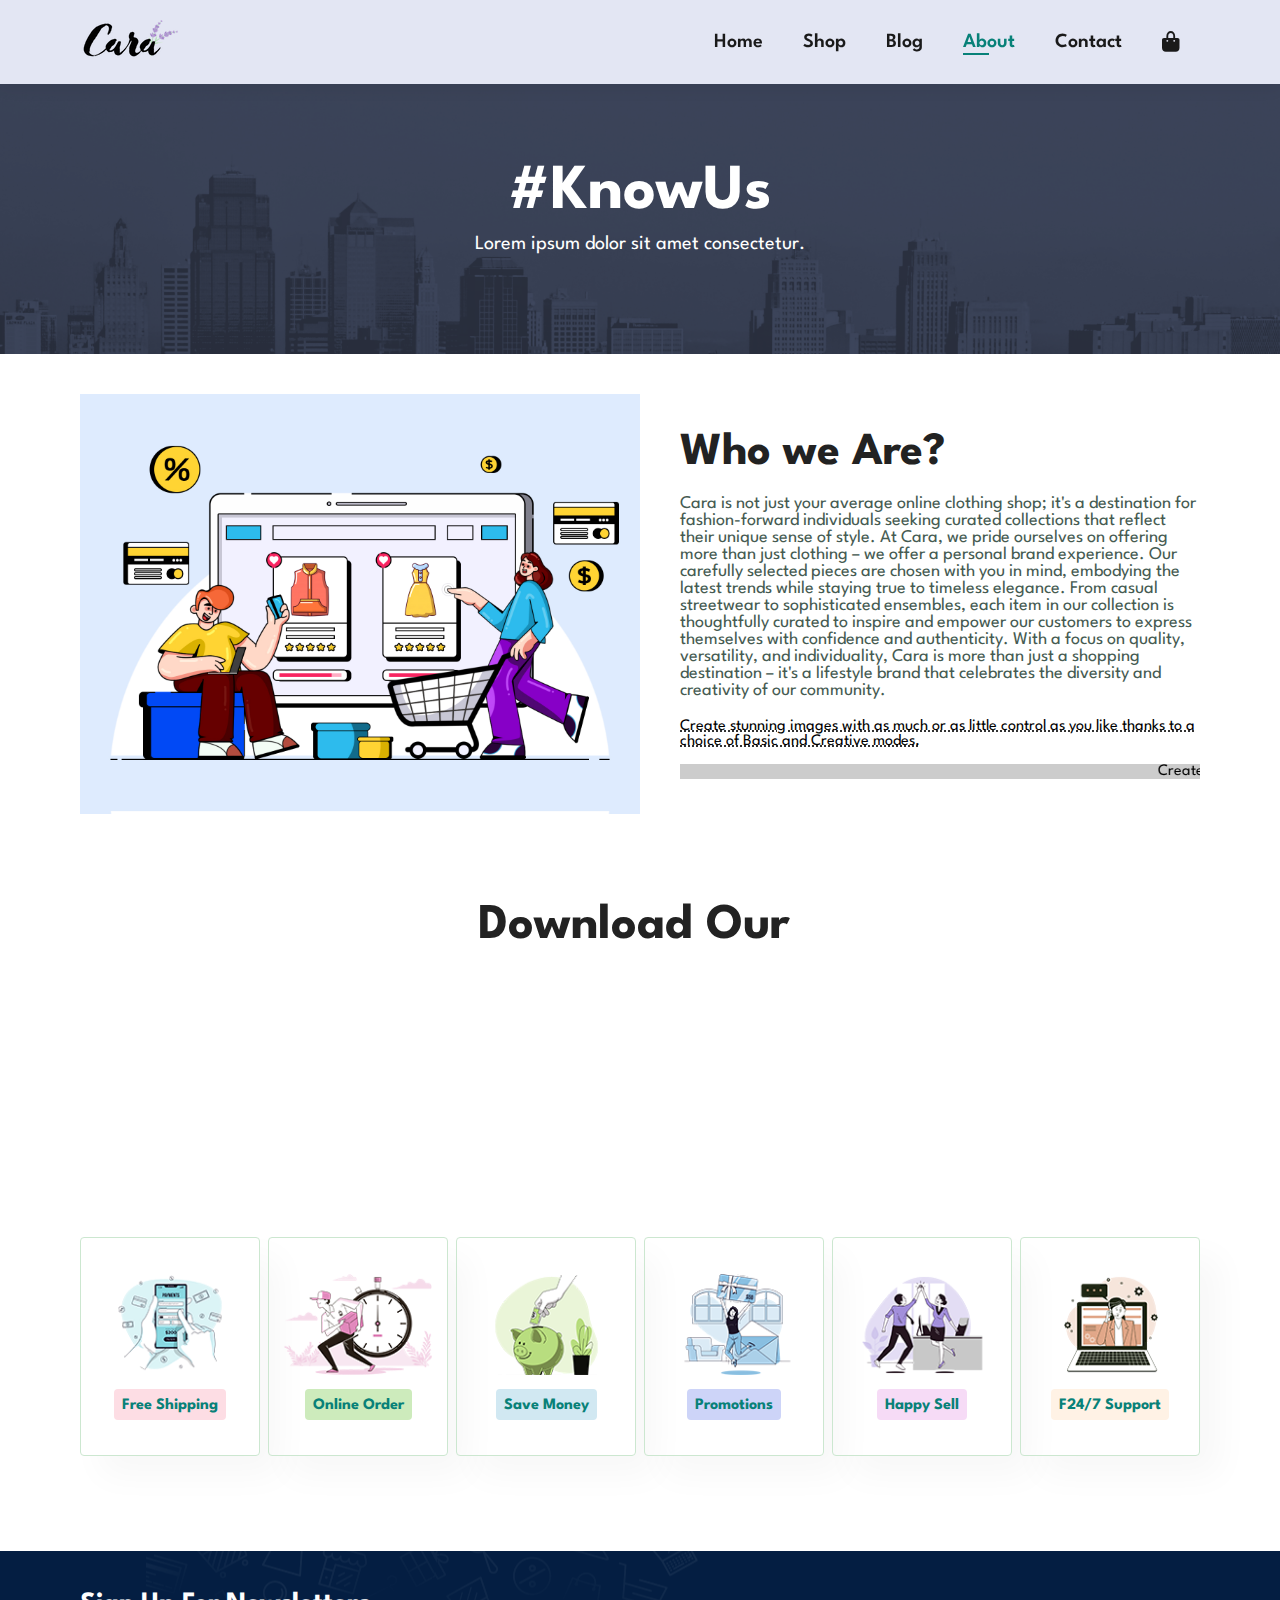
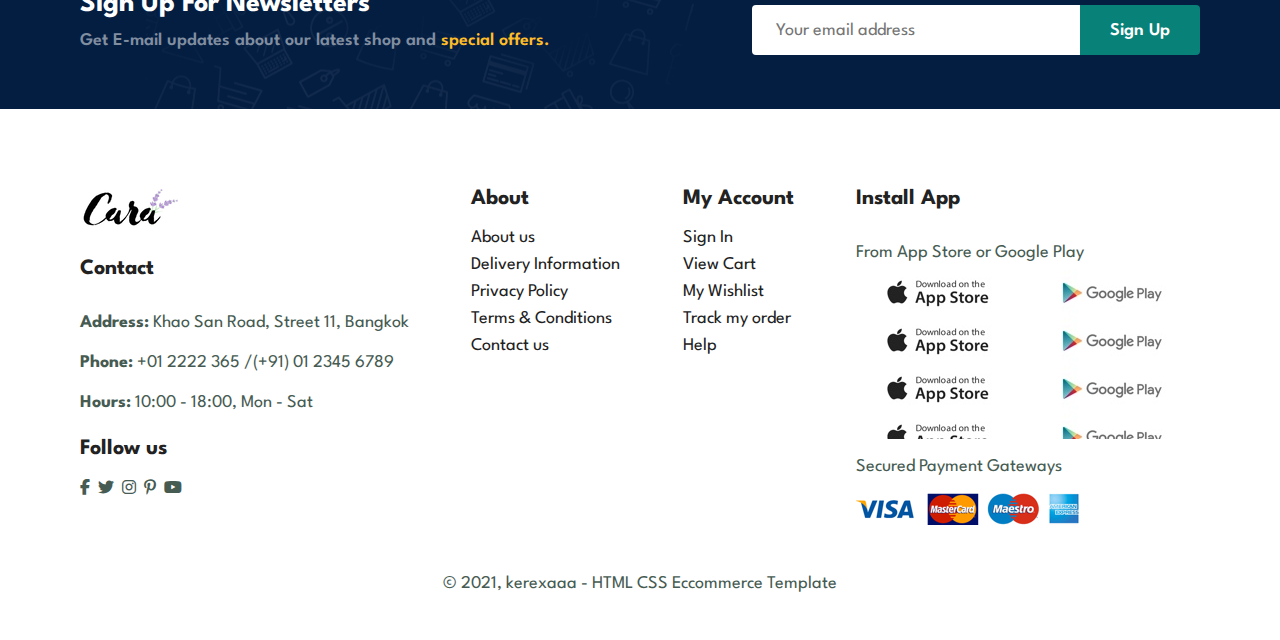
==== commit b655082d: "new" ====
--- a/about.html
+++ b/about.html
@@ -56,7 +56,7 @@
     </section>
 
     <section id="about-app" class="section-p1">
-        <h1>Download Our <a><button class="progressier-install-button" data-icons="false" data-install=" " data-installed=" ">App</button></a></h1>
+        <h1>Download Our <a><button class="progressier-install-button" value="App" data-icons="false" data-install=" " data-installed=" "></button></a></h1>
         <div class="video">
             <video autoplay loop muted src="assets/img/about/1.mp4"></video>
         </div>
@@ -142,10 +142,10 @@
         <div class="column install">
             <h4>Install App</h4>
             <p>From App Store or Google Play</p>
-            <div class="row">
-                <button class="progressier-install-button" style="background-image: url('assets/img/pay/app.jpg');" data-icons="false" data-install=" " data-installed=" ">
+                        <div class="row">
+                <button class="progressier-install-button" style="width: 170px; height: 170px; background-image: url('/assets/img/pay/app.jpg');" data-icons="false" data-install=" " data-installed=" ">
                 </button>
-                <button class="progressier-install-button" style="background-image: url('assets/img/pay/play.jpg');" data-icons="false" data-install=" " data-installed=" ">
+                <button class="progressier-install-button" style="width: 170px; height: 170px; background-image: url('/assets/img/pay/play.jpg');" data-icons="false" data-install=" " data-installed=" ">
                 </button>
             </div>
             <p>Secured Payment Gateways</p>
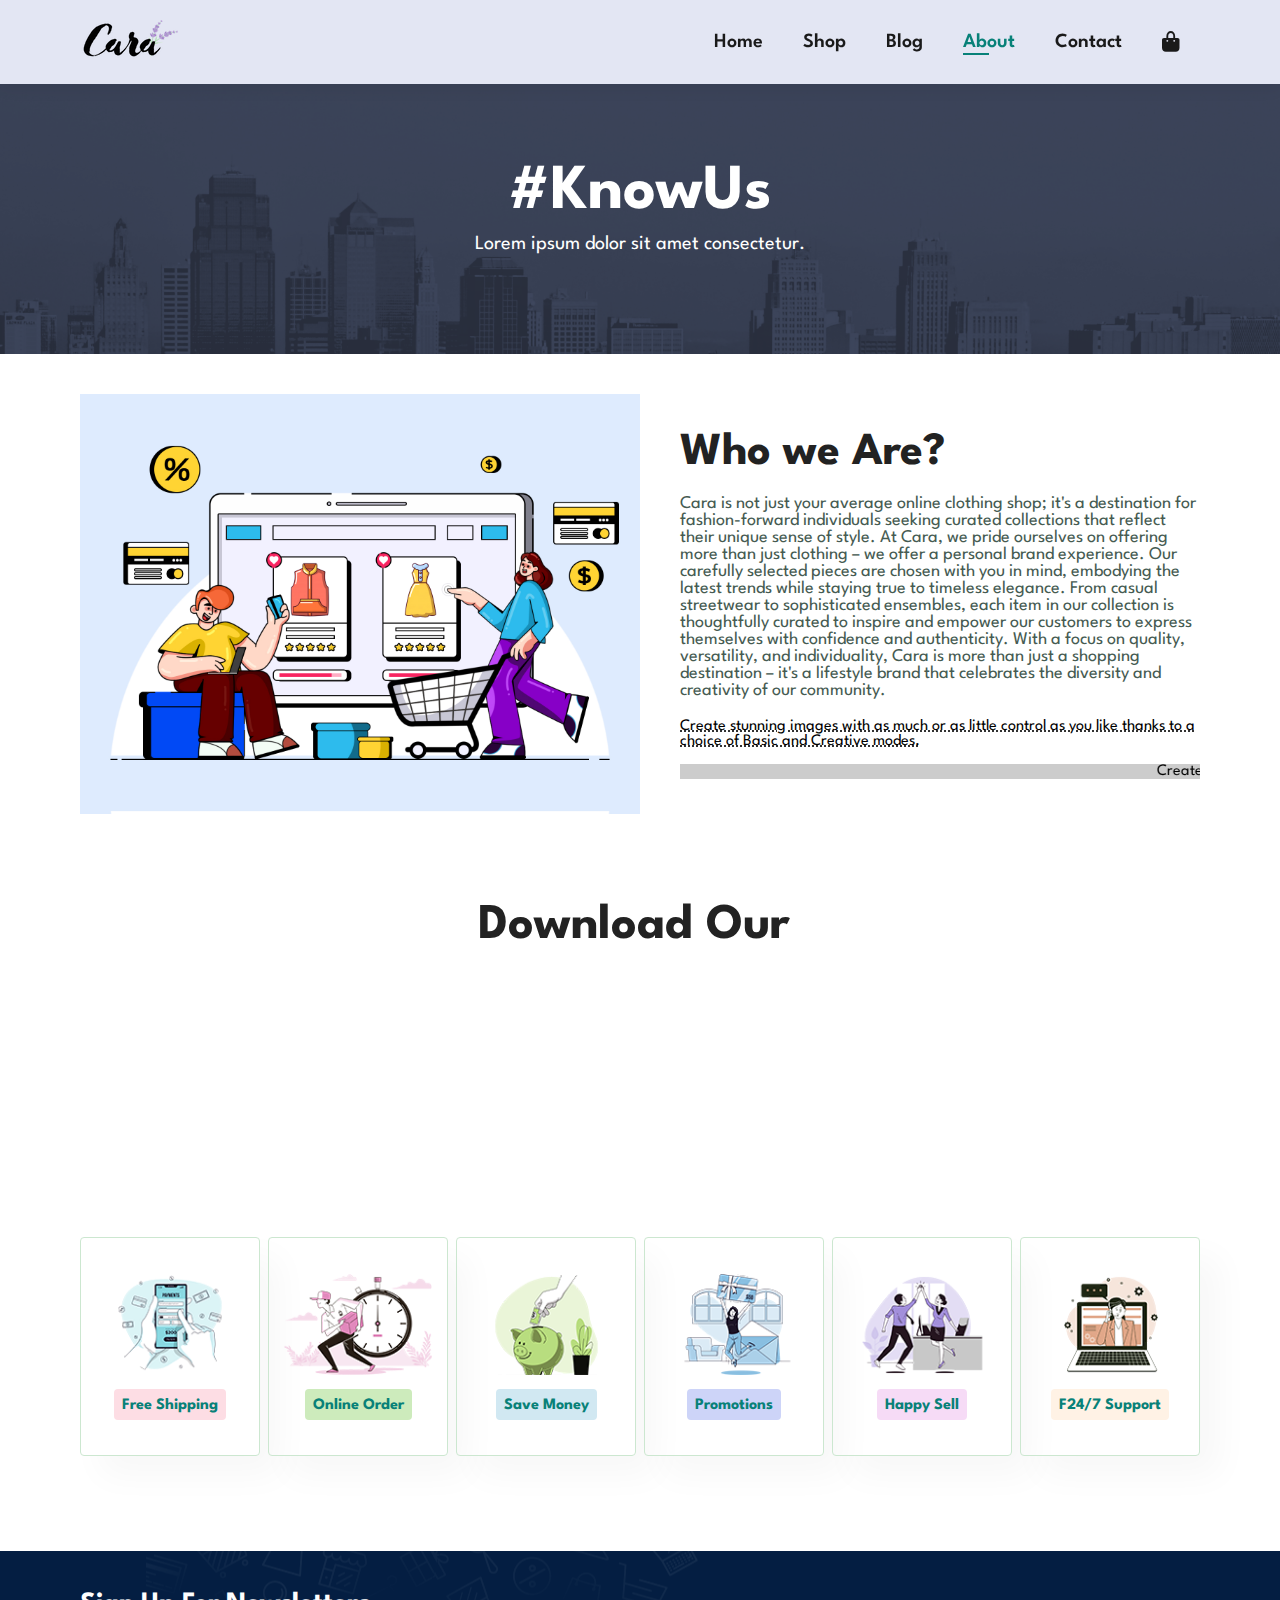
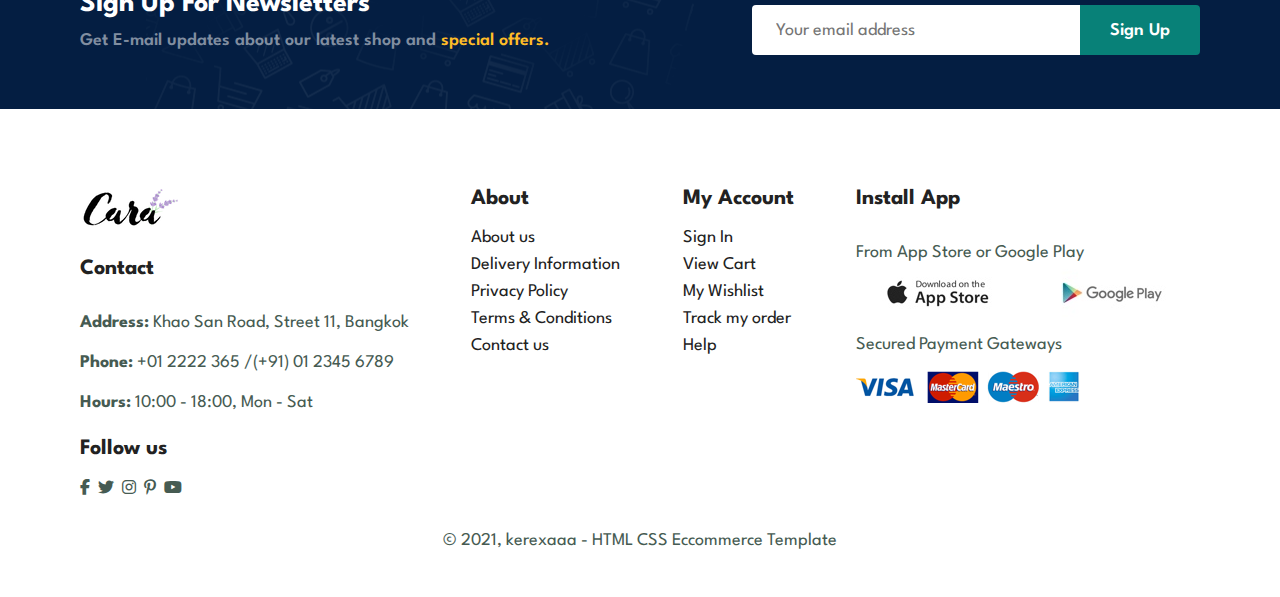
==== commit 8b8c3110: "NEW" ====
--- a/about.html
+++ b/about.html
@@ -56,7 +56,7 @@
     </section>
 
     <section id="about-app" class="section-p1">
-        <h1>Download Our <a><button class="progressier-install-button" value="App" data-icons="false" data-install=" " data-installed=" "></button></a></h1>
+        <h1>Download Our <a><button class="progressier-install-button" data-icons="false" data-install="App" data-installed="App"></button></a></h1>
         <div class="video">
             <video autoplay loop muted src="assets/img/about/1.mp4"></video>
         </div>
@@ -142,10 +142,10 @@
         <div class="column install">
             <h4>Install App</h4>
             <p>From App Store or Google Play</p>
-                        <div class="row">
-                <button class="progressier-install-button" style="width: 170px; height: 170px; background-image: url('/assets/img/pay/app.jpg');" data-icons="false" data-install=" " data-installed=" ">
+            <div class="row">
+                <button class="progressier-install-button" style="width: 170px; height: 48px; background-image: url('assets/img/pay/app.jpg');" data-icons="false" data-install=" " data-installed=" ">
                 </button>
-                <button class="progressier-install-button" style="width: 170px; height: 170px; background-image: url('/assets/img/pay/play.jpg');" data-icons="false" data-install=" " data-installed=" ">
+                <button class="progressier-install-button" style="width: 170px; height: 48px; background-image: url('assets/img/pay/play.jpg');" data-icons="false" data-install=" " data-installed=" ">
                 </button>
             </div>
             <p>Secured Payment Gateways</p>
--- a/assets/css/style.css
+++ b/assets/css/style.css
@@ -6,6 +6,7 @@
     border: none;
     outline: navajowhite;
     background: transparent;
+    cursor: pointer;
 }
 
 #about-app h1 a button.progressier-install-button {
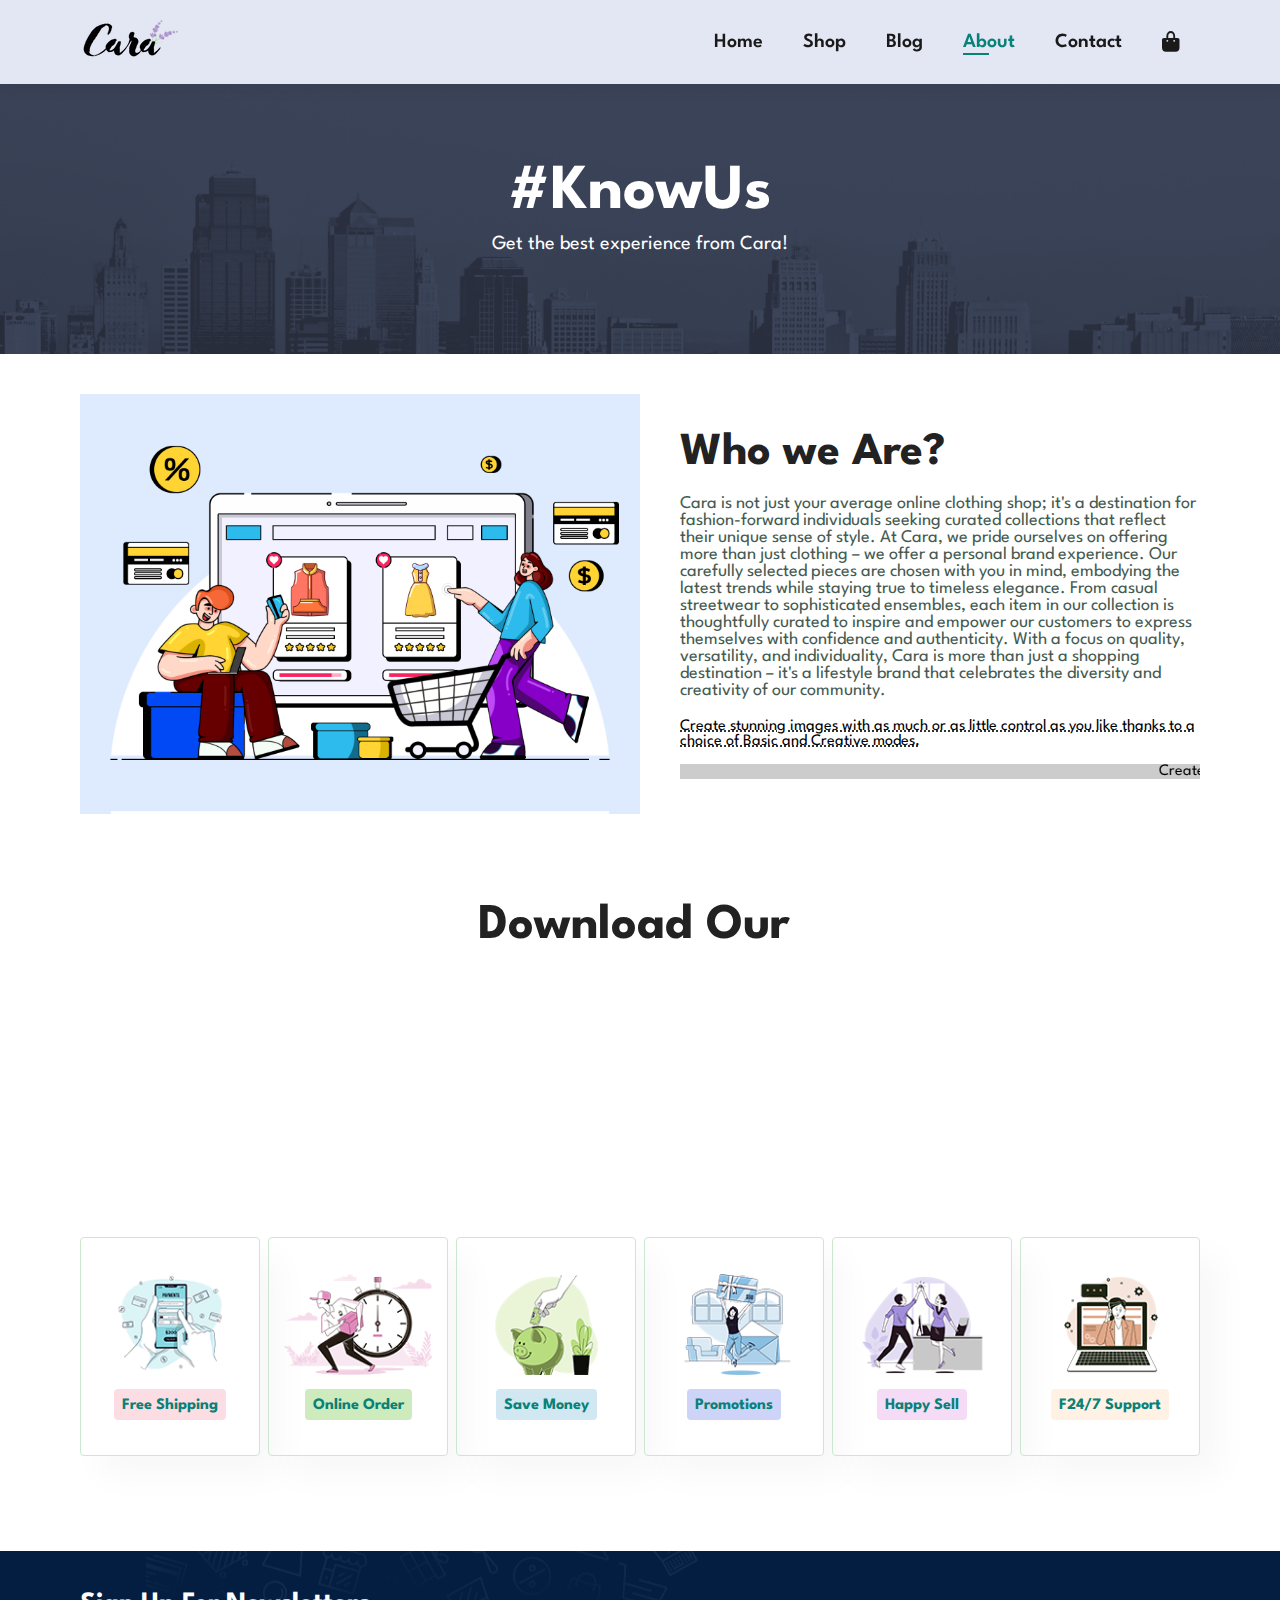
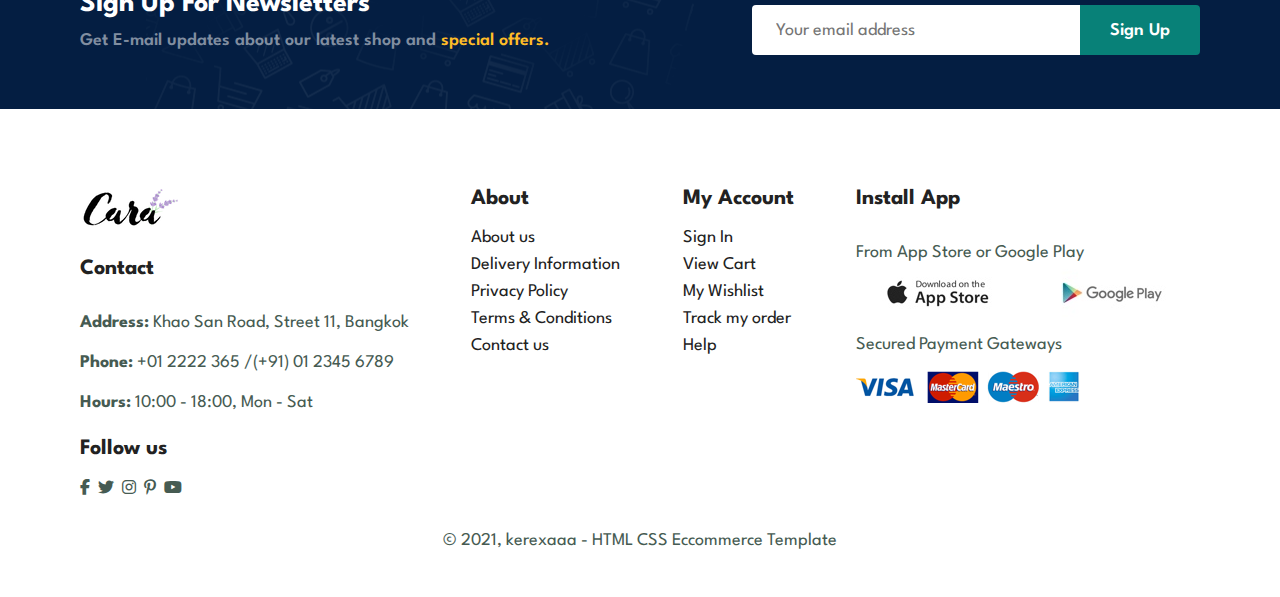
==== commit 974b72f1: "new" ====
--- a/about.html
+++ b/about.html
@@ -37,7 +37,7 @@
 
     <section id="header-banner" class="header-banner about-header">
         <h2>#KnowUs</h2>
-        <p>Lorem ipsum dolor sit amet consectetur.</p>
+        <p>Get the best experience from Cara!</p>
     </section>
 
     <section id="about-head" class="section-p1">
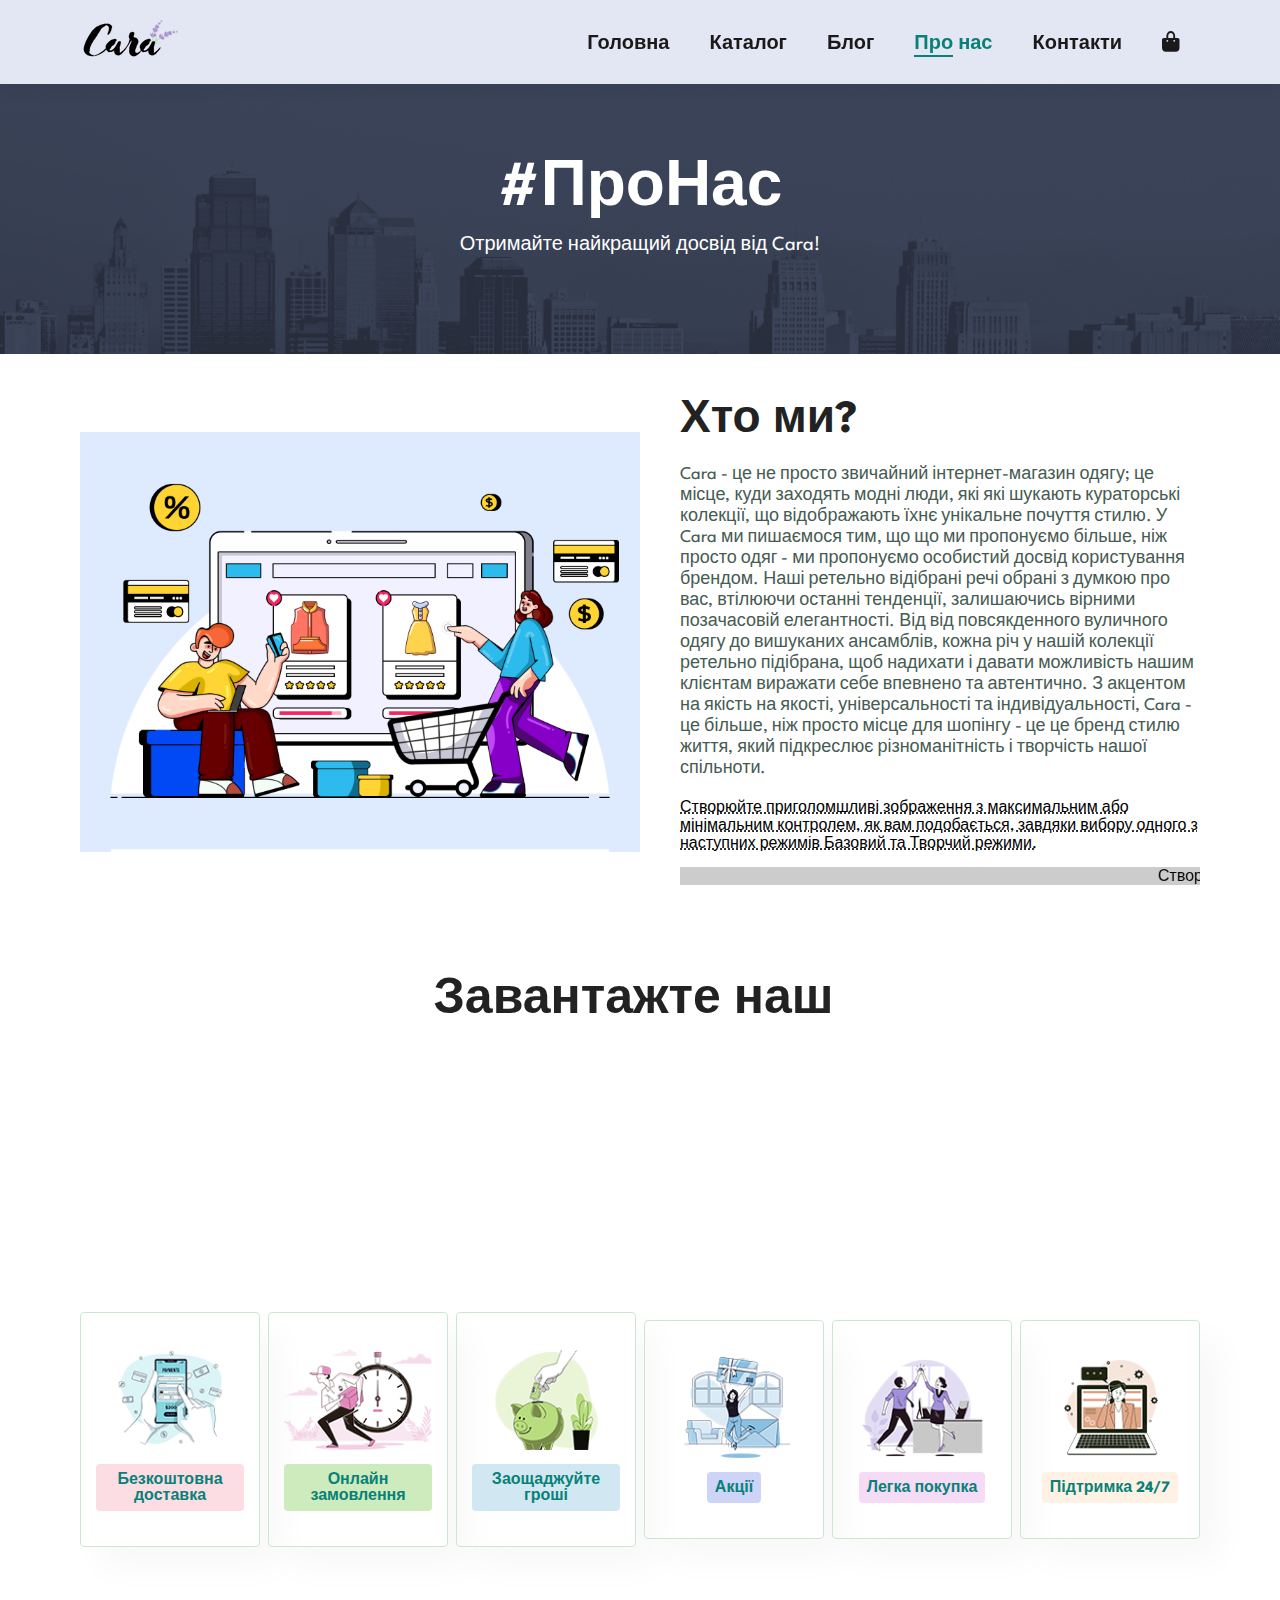
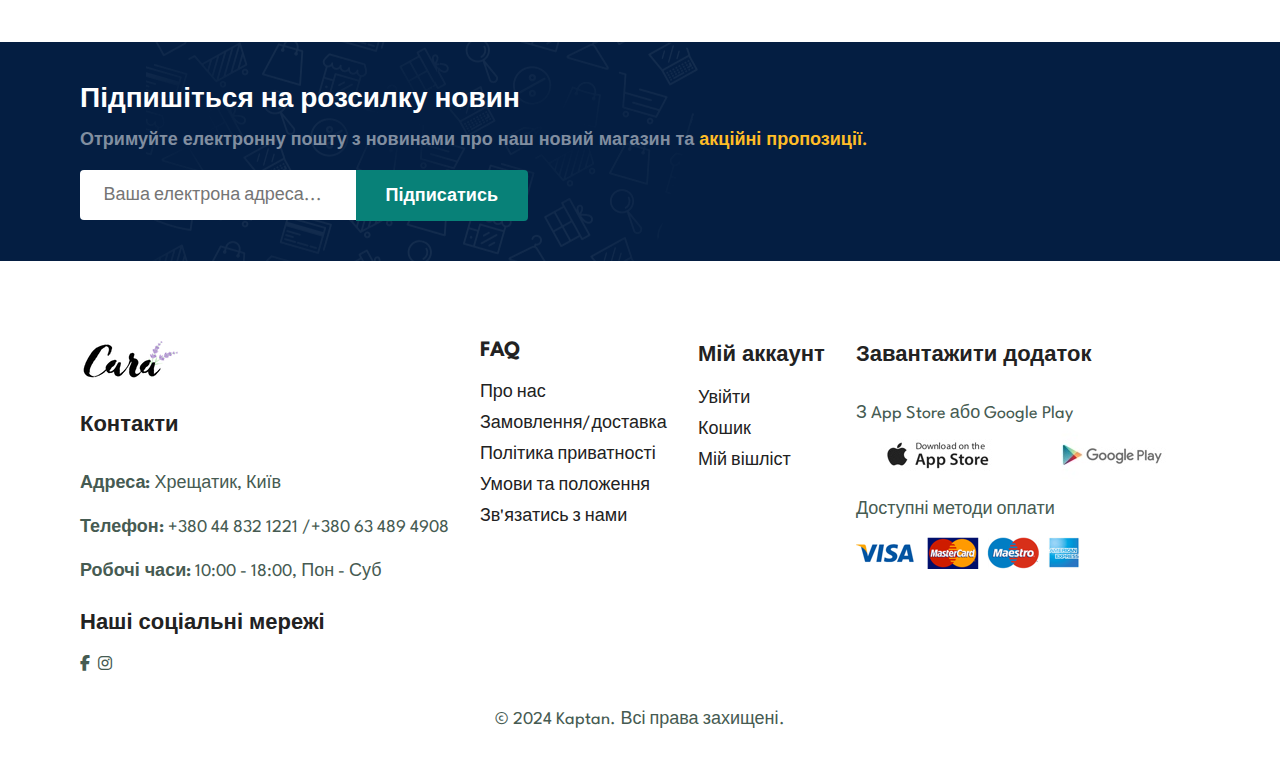
==== commit 672ad470: "main" ====
--- a/about.html
+++ b/about.html
@@ -1,28 +1,30 @@
 <!DOCTYPE html>
 <html lang="en">
+
 <head>
     <meta charset="UTF-8">
     <meta http-equiv="X-UA-Compatible" content="IE=edge">
     <link rel="icon" type="image/x-icon" href="assets/img/favicon.ico">
     <meta name="viewport" content="width=device-width, initial-scale=1.0">
-    <link rel="stylesheet" href="https://cdnjs.cloudflare.com/ajax/libs/font-awesome/6.4.0/css/all.css"/>
+    <link rel="stylesheet" href="https://cdnjs.cloudflare.com/ajax/libs/font-awesome/6.4.0/css/all.css" />
     <link rel="stylesheet" href="assets/css/style.css">
     <link rel="stylesheet" href="assets/css/general.css">
-    <link rel="manifest" href="https://progressier.app/T43lFdbntsqi69C8n24o/progressier.json"/>
+    <link rel="manifest" href="https://progressier.app/T43lFdbntsqi69C8n24o/progressier.json" />
     <script defer src="https://progressier.app/T43lFdbntsqi69C8n24o/script.js"></script>
-    <title>About</title>
+    <title>Про нас</title>
 </head>
+
 <body>
-    
+
     <section id="header" class="header">
         <a href="index.html"><img src="assets/img/logo.png" alt="Cara logo"></a>
         <nav>
             <ul id="navbar" class="navbar">
-                <li><a href="index.html">Home</a></li>
-                <li><a href="shop.html">Shop</a></li>
-                <li><a href="blog.html">Blog</a></li>
-                <li><a class="active" href="about.html">About</a></li>
-                <li><a href="contact.html">Contact</a></li>
+                <li><a href="index.html">Головна</a></li>
+                <li><a href="shop.html">Каталог</a></li>
+                <li><a href="blog.html">Блог</a></li>
+                <li><a class="active" href="about.html">Про нас</a></li>
+                <li><a href="contact.html">Контакти</a></li>
                 <li id="lg-bag"><a href="cart.html"><i class="fa-sharp fa-solid fa-bag-shopping"></i></a></li>
                 <a href="#" id="close"><i class="fas fa-times"></i></a>
             </ul>
@@ -36,27 +38,49 @@
     </section>
 
     <section id="header-banner" class="header-banner about-header">
-        <h2>#KnowUs</h2>
-        <p>Get the best experience from Cara!</p>
+        <h2>#ПроНас</h2>
+        <p>Отримайте найкращий досвід від Cara!</p>
     </section>
 
     <section id="about-head" class="section-p1">
         <img src="assets/img/about/a6.jpg" alt="">
         <div>
-            <h2>Who we Are?</h2>
+            <h2>Хто ми?</h2>
             <p>
-                Cara is not just your average online clothing shop; it's a destination for fashion-forward individuals seeking curated collections that reflect their unique sense of style. At Cara, we pride ourselves on offering more than just clothing – we offer a personal brand experience. Our carefully selected pieces are chosen with you in mind, embodying the latest trends while staying true to timeless elegance. From casual streetwear to sophisticated ensembles, each item in our collection is thoughtfully curated to inspire and empower our customers to express themselves with confidence and authenticity. With a focus on quality, versatility, and individuality, Cara is more than just a shopping destination – it's a lifestyle brand that celebrates the diversity and creativity of our community.</p>
 
-            <abbr title="">Create stunning images with as much or as little control as you like thanks to a choice of Basic and Creative modes.</abbr>
+                Cara - це не просто звичайний інтернет-магазин одягу; це місце, куди заходять модні люди, які
+                які шукають кураторські колекції, що відображають їхнє унікальне почуття стилю. У Cara ми пишаємося тим,
+                що
+                що ми пропонуємо більше, ніж просто одяг - ми пропонуємо особистий досвід користування брендом. Наші
+                ретельно відібрані речі
+                обрані з думкою про вас, втілюючи останні тенденції, залишаючись вірними позачасовій елегантності. Від
+                від повсякденного вуличного одягу до вишуканих ансамблів, кожна річ у нашій колекції ретельно підібрана,
+                щоб
+                надихати і давати можливість нашим клієнтам виражати себе впевнено та автентично. З акцентом на якість
+                на якості, універсальності та індивідуальності, Cara - це більше, ніж просто місце для шопінгу - це
+                це бренд стилю життя, який підкреслює різноманітність і творчість нашої спільноти.
+
+            </p>
+
+            <abbr title="">
+                Створюйте приголомшливі зображення з максимальним або мінімальним контролем, як вам подобається, завдяки
+                вибору одного з наступних режимів
+                Базовий та Творчий режими.
+            </abbr>
 
             <br><br>
 
-            <marquee bgcolor="#ccc" loop="-1" scrollamount="5" width="100%">Create stunning images with as much or as little control as you like thanks to a choice of Basic and Creative modes.</marquee>
+            <marquee bgcolor="#ccc" loop="-1" scrollamount="5" width="100%">
+                Створюйте приголомшливі зображення з якомога більшим або
+                створюйте приголомшливі зображення з максимальним або мінімальним контролем, як вам подобається, завдяки
+                вибору базового та творчого режимів.
+            </marquee>
         </div>
     </section>
 
     <section id="about-app" class="section-p1">
-        <h1>Download Our <a><button class="progressier-install-button" data-icons="false" data-install="App" data-installed="App"></button></a></h1>
+        <h1>Завантажте наш <a><button class="progressier-install-button" data-icons="false" data-install="Додаток"
+                    data-installed="Додаток"></button></a></h1>
         <div class="video">
             <video autoplay loop muted src="assets/img/about/1.mp4"></video>
         </div>
@@ -65,95 +89,94 @@
     <section id="feature" class="section-p1">
         <div class="feature-box">
             <img src="assets/img/features/f1.png" alt="Free shipping">
-            <h6>Free Shipping</h6>
+            <h6>Безкоштовна доставка</h6>
         </div>
         <div class="feature-box">
             <img src="assets/img/features/f2.png" alt="Online Order">
-            <h6>Online Order</h6>
+            <h6>Онлайн замовлення</h6>
         </div>
         <div class="feature-box">
             <img src="assets/img/features/f3.png" alt="Save Money">
-            <h6>Save Money</h6>
+            <h6>Заощаджуйте гроші</h6>
         </div>
         <div class="feature-box">
             <img src="assets/img/features/f4.png" alt="Promotions">
-            <h6>Promotions</h6>
+            <h6>Акції</h6>
         </div>
         <div class="feature-box">
             <img src="assets/img/features/f5.png" alt="Happy Sell">
-            <h6>Happy Sell</h6>
+            <h6>Легка покупка</h6>
         </div>
         <div class="feature-box">
             <img src="assets/img/features/f6.png" alt="F24/7 Support">
-            <h6>F24/7 Support</h6>
+            <h6>Підтримка 24/7</h6>
         </div>
     </section>
 
     <section id="newsletter" class="section-p1 section-m1">
         <div class="newstext">
-            <h4>Sign Up For Newsletters</h4>
+            <h4>Підпишіться на розсилку новин</h4>
             <p>
-                Get E-mail updates about our latest shop and <span>special offers.</span>
+                Отримуйте електронну пошту з новинами про наш новий магазин та <span>акційні пропозиції.</span>
             </p>
         </div>
         <form class="form" id="formNewsletter">
-            <input type="email" id="newsletterInput" placeholder="Your email address" required>
-            <button type="submit" id="newsletterSubmit" class="normal">Sign Up</button>
+            <input type="email" id="newsletterInput" placeholder="Ваша електрона адреса..." required>
+            <button type="submit" id="newsletterSubmit" class="normal">Підписатись</button>
         </form>
     </section>
 
     <footer class="section-p1">
         <div class="column">
             <img src="assets/img/logo.png" alt="">
-            <h4>Contact</h4>
-            <p> <strong>Address:</strong> Khao San Road, Street 11, Bangkok</p>
-            <p> <strong>Phone:</strong> +01 2222 365 /(+91) 01 2345 6789</p>
-            <p> <strong>Hours:</strong> 10:00 - 18:00, Mon - Sat</p>
+            <h4>Контакти</h4>
+            <p> <strong>Адреса:</strong> Хрещатик, Київ</p>
+            <p> <strong>Телефон:</strong> +380 44 832 1221 /+380 63 489 4908</p>
+            <p> <strong>Робочі часи:</strong> 10:00 - 18:00, Пон - Суб</p>
             <div class="socials">
-                <h4>Follow us</h4>
+                <h4>Наші соціальні мережі</h4>
                 <div class="socials-icon">
                     <i class="fab fa-facebook-f"></i>
-                    <i class="fab fa-twitter"></i>
                     <i class="fab fa-instagram"></i>
-                    <i class="fab fa-pinterest-p"></i>
-                    <i class="fab fa-youtube"></i>
                 </div>
             </div>
         </div>
 
         <div class="column ">
-            <h4>About</h4>
-            <a href="#">About us</a>
-            <a href="#">Delivery Information</a>
-            <a href="#">Privacy Policy</a>
-            <a href="#">Terms & Conditions</a>
-            <a href="#">Contact us</a>
+            <h4>FAQ</h4>
+            <a href="#">Про нас</a>
+            <a href="#">Замовлення/доставка</a>
+            <a href="#">Політика приватності</a>
+            <a href="#">Умови та положення</a>
+            <a href="#">Зв'язатись з нами</a>
         </div>
 
         <div class="column ">
-            <h4>My Account</h4>
-            <a href="#">Sign In</a>
-            <a href="#">View Cart</a>
-            <a href="#">My Wishlist</a>
-            <a href="#">Track my order</a>
-            <a href="#">Help</a>
+            <h4>Мій аккаунт</h4>
+            <a href="#">Увійти</a>
+            <a href="#">Кошик</a>
+            <a href="#">Мій вішліст</a>
         </div>
 
         <div class="column install">
-            <h4>Install App</h4>
-            <p>From App Store or Google Play</p>
+            <h4>Завантажити додаток</h4>
+            <p>З App Store або Google Play</p>
             <div class="row">
-                <button class="progressier-install-button" style="width: 170px; height: 48px; background-image: url('assets/img/pay/app.jpg');" data-icons="false" data-install=" " data-installed=" ">
+                <button class="progressier-install-button"
+                    style="width: 170px; height: 48px; background-image: url('assets/img/pay/app.jpg');"
+                    data-icons="false" data-install=" " data-installed=" ">
                 </button>
-                <button class="progressier-install-button" style="width: 170px; height: 48px; background-image: url('assets/img/pay/play.jpg');" data-icons="false" data-install=" " data-installed=" ">
+                <button class="progressier-install-button"
+                    style="width: 170px; height: 48px; background-image: url('assets/img/pay/play.jpg');"
+                    data-icons="false" data-install=" " data-installed=" ">
                 </button>
             </div>
-            <p>Secured Payment Gateways</p>
+            <p>Доступні методи оплати</p>
             <img src="assets/img/pay/pay.png" alt="">
         </div>
 
         <div class="copyright">
-            <p>&#169; 2021, kerexaaa - HTML CSS Eccommerce Template</p>
+            <p>&#169; 2024 Kaptan. Всі права захищені.</p>
         </div>
     </footer>
 
@@ -162,4 +185,5 @@
     <script src="assets/js/updatecart.js"></script>
 
 </body>
+
 </html>--- a/assets/css/style.css
+++ b/assets/css/style.css
@@ -16,6 +16,14 @@
     color: cadetblue;
     text-decoration: underline;
     cursor: pointer;
+}
+
+#about-app h1 a button.progressier-install-button span span{
+    padding: unset !important;
+}
+
+#header-banner p {
+    text-align: center;
 }
 
 /* popup */
@@ -454,6 +462,23 @@
     text-align: center;
 }
 
+#mobile span {
+    position: absolute;
+    background-color: red;
+    right: 30px;
+    top: -5px;
+    width: 16px;
+    color: white;
+    display: flex;
+    height: 16px;
+    justify-content: center;
+    z-index: 10;
+    padding-top: 4px;
+    font-size: 12px;
+    border-radius: 50%;
+    text-align: center;
+}
+
 button.add-to-cart {
     cursor: pointer;
     border: none;
@@ -557,6 +582,8 @@
     display: flex;
     flex-direction: column;
     justify-content: center;
+    cursor: pointer;
+
     align-items: flex-start;
     min-width: 32%;
     height: 30vh;
@@ -873,6 +900,10 @@
 
 .blog-details h4 {
     font-size: xx-large;
+    position: relative;
+    top: 0;
+    opacity: 1;
+    transition: all .3s;
 }
 
 #blog .blog-details a {
@@ -1077,6 +1108,7 @@
     align-items: center;
     justify-content: space-evenly;
     height: 90dvh;
+    text-align: center;
 }
 
 #itemsAmount {
@@ -1264,6 +1296,7 @@
     }
 
     #navbar.active {
+        z-index: 1000000000;
         right: 0;
     }
 
@@ -1272,6 +1305,7 @@
     }
 
     #mobile {
+        position: relative;
         display: flex;
         align-items: center;
     }
@@ -1407,6 +1441,28 @@
         padding: 10px 30px;
     }
 
+    #feature-products .product {
+        top: 100px;
+        opacity: 0;
+        width: 23%;
+        min-width: 250px;
+        padding: 10px 12px;
+        border: 1px solid #cce7d0;
+        border-radius: 25px;
+        box-shadow: 20px 20px 30px rgba(0, 0, 0, 0.02);
+        margin: 15px 0;
+        transition: .2s ease;
+        position: relative;
+        pointer-events: none;
+    }
+    
+    #feature-products .product.active {
+        top: 0;
+        opacity: 1;
+        cursor: pointer;
+        pointer-events: all;
+    }
+
     #hero {
         padding: 0 20px;
         background-position: 55%;
@@ -1605,4 +1661,4 @@
     #cart-add .cart-totals button {
         width: 100%;
     }
-}+}
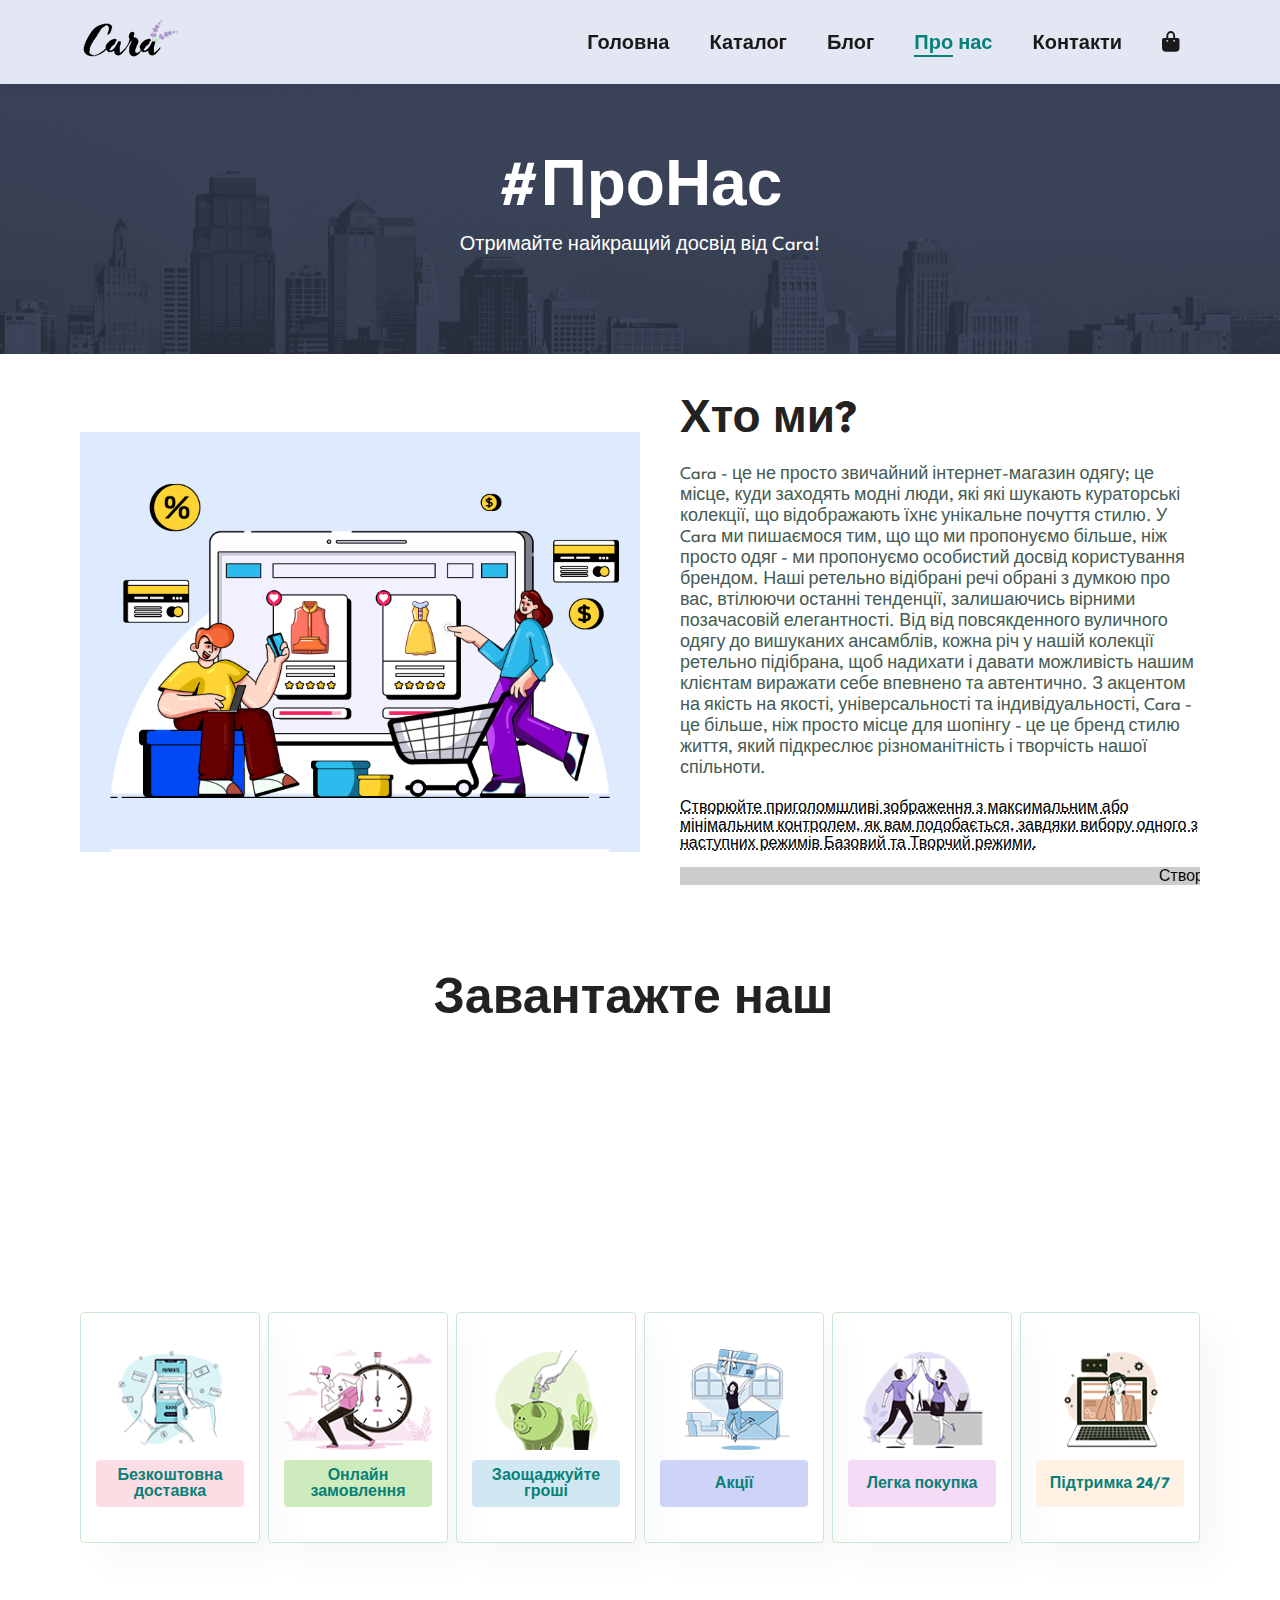
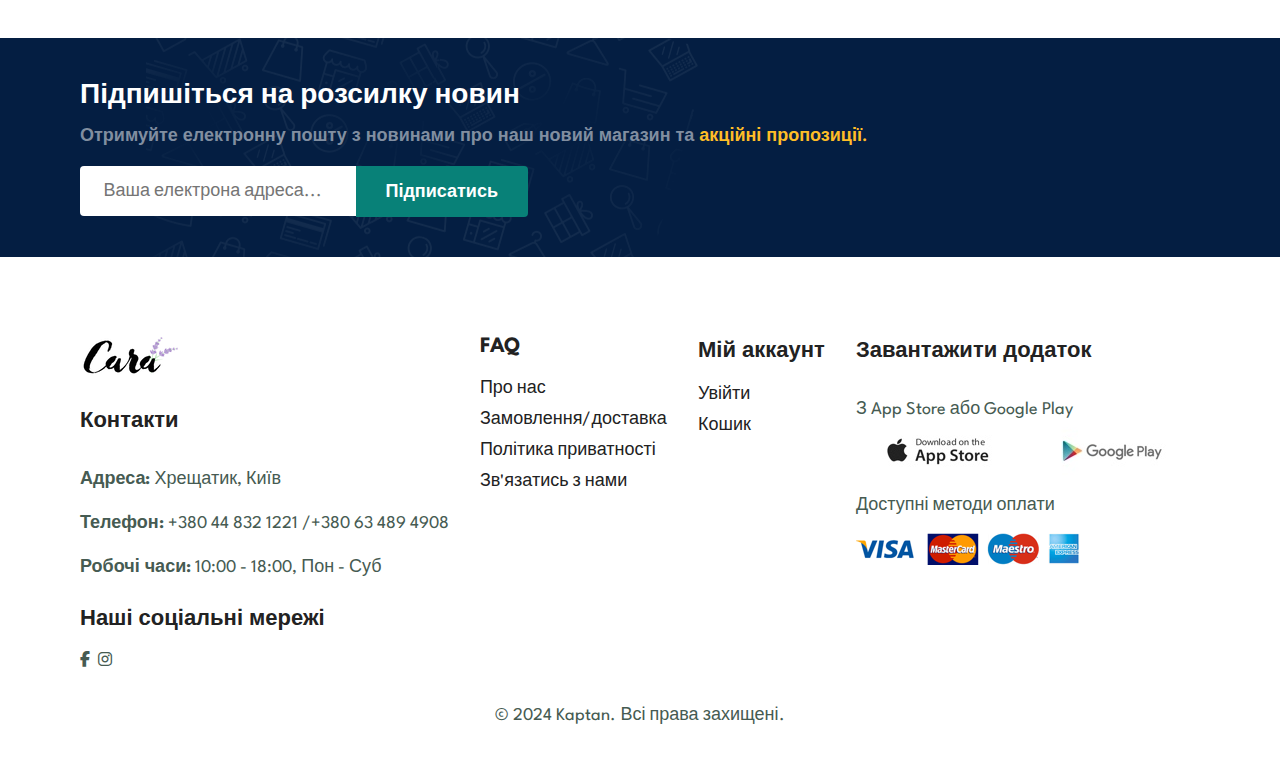
==== commit f0674840: "ultralast" ====
--- a/about.html
+++ b/about.html
@@ -26,7 +26,7 @@
                 <li><a class="active" href="about.html">Про нас</a></li>
                 <li><a href="contact.html">Контакти</a></li>
                 <li id="lg-bag"><a href="cart.html"><i class="fa-sharp fa-solid fa-bag-shopping"></i></a></li>
-                <a href="#" id="close"><i class="fas fa-times"></i></a>
+                <a id="close"><i class="fas fa-times"></i></a>
             </ul>
         </nav>
 
@@ -144,18 +144,16 @@
 
         <div class="column ">
             <h4>FAQ</h4>
-            <a href="#">Про нас</a>
-            <a href="#">Замовлення/доставка</a>
-            <a href="#">Політика приватності</a>
-            <a href="#">Умови та положення</a>
-            <a href="#">Зв'язатись з нами</a>
+            <a href="blog.html">Про нас</a>
+            <a href="delivery.html">Замовлення/доставка</a>
+            <a href="privacypolicy.html">Політика приватності</a>
+            <a href="contact.html">Зв'язатись з нами</a>
         </div>
 
         <div class="column ">
             <h4>Мій аккаунт</h4>
-            <a href="#">Увійти</a>
-            <a href="#">Кошик</a>
-            <a href="#">Мій вішліст</a>
+            <a href="registration.html">Увійти</a>
+            <a href="cart.html">Кошик</a>
         </div>
 
         <div class="column install">
--- a/assets/css/style.css
+++ b/assets/css/style.css
@@ -18,7 +18,7 @@
     cursor: pointer;
 }
 
-#about-app h1 a button.progressier-install-button span span{
+#about-app h1 a button.progressier-install-button span span {
     padding: unset !important;
 }
 
@@ -27,6 +27,31 @@
 }
 
 /* popup */
+
+.price-wrapper {
+    display: flex;
+    align-items: center;
+}
+
+.price-wrapper span {
+    margin-left:5px;
+    font-weight: bold;
+    color: #ff4a4a !important;
+    position: relative;
+    height: max-content;
+}
+
+.price-wrapper span::after {
+    content: "";
+    position: absolute;
+    height: 2px;
+    width: 100%;
+    background: red;
+    top: 50%;
+    transform: translateY(-50%);
+    left: 0;
+    rotate: -15deg;
+}
 
 .popup {
     width: 100%;
@@ -248,7 +273,6 @@
 
 #feature {
     display: flex;
-    align-items: center;
     justify-content: space-between;
     flex-wrap: wrap;
 }
@@ -260,6 +284,8 @@
     box-shadow: 20px 20px 34px rgba(0, 0, 0, 0.03);
     border: 1px solid #cce7d0;
     border-radius: 4px;
+    display: flex;
+    flex-direction: column;
     margin: 15px 0;
 }
 
@@ -279,6 +305,9 @@
     font-size: 16px;
     border-radius: 4px;
     color: #088178;
+    display: grid;
+    place-items: center;
+    height: 100%;
     background-color: #fddde4;
 }
 
@@ -374,14 +403,6 @@
     color: #088178;
 }
 
-h4.current-price::after {
-    position: absolute;
-    content: "$80";
-    font-size: 14px;
-    left: 55px;
-    color: #1a1a1a;
-}
-
 .scratch-card {
     position: relative;
     width: 300px;
@@ -417,19 +438,6 @@
     transform: translate(-50%, -50%);
     z-index: 2;
 }
-
-h4.current-price::before {
-    position: absolute;
-    content: "";
-    width: 26px;
-    height: 2px;
-    bottom: 35px;
-    z-index: 10;
-    left: 55px;
-    rotate: 150deg;
-    background: #ec554e;
-}
-
 
 #feature-products .product .cart {
     width: 40px;
@@ -612,6 +620,131 @@
     color: #ec554e;
     font-weight: 800;
     font-size: 18px;
+}
+
+/* order */
+
+section.section-p1.order-info {
+    display: flex;
+    align-items: center;
+    justify-content: space-between;
+}
+
+.order-left,
+.order-right {
+    width: 45%;
+}
+
+.order-left img {
+    width: 100%;
+}
+
+.order-right ul li {
+    padding: 10px 0;
+}
+
+section.section-p1.delivery-info {
+    display: flex;
+    align-items: center;
+    flex-direction: row-reverse;
+    justify-content: space-between;
+}
+
+/* reg */
+
+.reg-wrapper form {
+    display: flex;
+    flex-direction: column;
+    align-items: center;
+    justify-content: space-evenly;
+    width: 80%;
+    margin: auto;
+    border: 1px solid #088178;
+    border-radius: 25px;
+    padding: 2rem;
+    min-height: 400px;
+    height: auto;
+}
+
+.reg-wrapper form div {
+    display: flex;
+    flex-direction: column;
+    align-items: center;
+    width: 80%;
+}
+
+.reg-wrapper form div input {
+    width: 100%;
+    height: 3rem;
+    font-size: 1.5rem;
+    outline: none;
+}
+
+.reg-wrapper form div label {
+    font-size: 1.25rem;
+}
+
+#reg-button,
+#log-button,
+#cab-button {
+    background-color: #088178;
+    color: #fff;
+    white-space: nowrap;
+    border-top-left-radius: 0;
+    border-bottom-left-radius: 0;
+}
+
+.input-container {
+    position: relative;
+    margin-bottom: 25px;
+}
+
+#cab-form .input-container {
+    width: 50%;
+}
+
+.input-container input {
+    width: 100%;
+    padding: 10px;
+    font-size: 16px;
+    border: none;
+    outline: none;
+    border-bottom: 1px solid #ccc;
+}
+
+.input-container label {
+    position: absolute;
+    left: 10px;
+    top: 50%;
+    transform: translateY(-50%);
+    transition: all 0.3s ease;
+    pointer-events: none;
+    color: #999;
+}
+
+.input-container input:focus+label,
+.input-container input:valid+label,
+.input-container label.active {
+    top: 0;
+    font-size: 14px;
+    color: #333;
+}
+
+.input-container svg {
+    position: absolute;
+    cursor: pointer;
+    right: -48px;
+    transition: all .3s;
+    opacity: 1;
+    bottom: 8px;
+}
+
+/* policy */
+
+.user-privacy {
+    display: flex;
+    align-items: center;
+    justify-content: space-between;
 }
 
 /* Newsletter */
@@ -1276,6 +1409,61 @@
 }
 
 /* Media */
+
+@media (max-width: 1399px) {
+    #text-banners .banner-box {
+        display: flex;
+        flex-direction: column;
+        justify-content: center;
+        cursor: pointer;
+        align-items: flex-start;
+        min-width: unset;
+        width: 100%;
+        height: 30vh;
+        background-size: cover;
+        background-position: top;
+        padding: 20px;
+        margin-bottom: 20px;
+        background-image: url("../img/b7.jpg");
+    }
+
+    #small-banner {
+        display: flex;
+        justify-content: space-between;
+        flex-wrap: nowrap;
+        gap: 20px;
+    }
+
+    #small-banner .banner-box {
+        min-width: unset;
+        height: 40vh;
+        width: 100%;
+    }
+
+    #feature-products .product {
+        left: 100px;
+        opacity: 0;
+        width: 48%;
+        min-width: unset;
+        padding: 10px 12px;
+        border: 1px solid #cce7d0;
+        border-radius: 25px;
+        box-shadow: 20px 20px 30px rgba(0, 0, 0, 0.02);
+        margin: 15px 0;
+        transition: .2s ease;
+        position: relative;
+        pointer-events: none;
+    }
+}
+
+@media (max-width: 991px) {
+    #small-banner {
+        display: flex;
+        justify-content: space-between;
+        flex-wrap: wrap;
+        gap: 1.6rem;
+    }
+}
 
 @media (max-width:799px) {
 
@@ -1313,11 +1501,13 @@
     #mobile i {
         color: #1a1a1a;
         font-size: 24px;
+        cursor: pointer;
         padding-left: 20px;
     }
 
     #close {
         display: block;
+        cursor: pointer;
         position: absolute;
         top: 30px;
         left: 30px;
@@ -1343,10 +1533,6 @@
         margin: 15px 15px;
     }
 
-    #feature-products .product-container {
-        justify-content: center;
-    }
-
     #feature-products .product {
         margin: 15px;
     }
@@ -1362,10 +1548,6 @@
 
     #text-banners {
         padding: 0 40px;
-    }
-
-    #text-banners .banner-box {
-        width: 28%;
     }
 
     #newsletter .form {
@@ -1434,18 +1616,67 @@
     #cart-add .cart-totals button {
         width: 100%;
     }
-}
-
-@media (max-width: 477px) {
-    #header {
-        padding: 10px 30px;
+
+    .reg-wrapper form {
+        width: 100%;
+        padding: 1rem;
+        align-items: flex-start;
+    }
+
+    .reg-wrapper form div {
+        width: 90%;
+    }
+
+    #reg-button,
+    #log-button,
+    #cab-button {
+        margin-inline: auto;
+    }
+
+    .reg-wrapper form div input {
+        width: 100%;
+        height: 3rem;
+        font-size: 1.2rem;
+        outline: none;
+    }
+
+    .input-container input:focus+label,
+    .input-container input:valid+label,
+    .input-container label.active {
+        top: 0;
+        font-size: 12px;
+        color: #333;
+    }
+
+    .reg-wrapper form div label {
+        font-size: 1.2rem;
+    }
+
+    .input-container svg {
+        right: -32px;
+        height: 20px;
+        width: auto;
+    }
+
+    button.normal {
+        font-size: 16px;
+    }
+
+    form#cab-form {
+        margin-top: 2rem;
+        display: flex;
+        flex-direction: column;
+    }
+
+    #cab-form .input-container {
+        width: 90%;
     }
 
     #feature-products .product {
-        top: 100px;
+        left: 100px;
         opacity: 0;
-        width: 23%;
-        min-width: 250px;
+        width: 48%;
+        min-width: unset;
         padding: 10px 12px;
         border: 1px solid #cce7d0;
         border-radius: 25px;
@@ -1454,8 +1685,28 @@
         transition: .2s ease;
         position: relative;
         pointer-events: none;
-    }
-    
+        justify-content: space-between;
+    }
+}
+
+@media (max-width: 477px) {
+    #header {
+        padding: 10px 30px;
+    }
+
+    #feature-products .product {
+        top: 100px;
+        opacity: 0;
+        padding: 10px 12px;
+        border: 1px solid #cce7d0;
+        border-radius: 25px;
+        box-shadow: 20px 20px 30px rgba(0, 0, 0, 0.02);
+        margin: 15px 0;
+        transition: .2s ease;
+        position: relative;
+        pointer-events: none;
+    }
+
     #feature-products .product.active {
         top: 0;
         opacity: 1;
@@ -1477,12 +1728,17 @@
     }
 
     #feature {
-        justify-content: center;
+        display: grid;
+        gap: 10px;
+        grid-template-columns: 1fr 1fr;
+        grid-template-rows: 1fr 1fr 1fr;
     }
 
     #feature .feature-box {
-        width: 125px;
+        width: 100%;
         margin-bottom: 15px;
+        margin: 0;
+        padding: 15px;
     }
 
     #feature-products .product {
@@ -1497,6 +1753,10 @@
         height: 40vh;
     }
 
+    #small-banner h2 {
+        font-size: 36px;
+    }
+
     #small-banner .banner-box:nth-child(2) {
         margin-top: 20px;
     }
@@ -1524,6 +1784,14 @@
     #product-details .single-product-image {
         width: 100%;
         margin-right: 0;
+    }
+
+    #small-banner {
+        display: flex;
+        justify-content: space-between;
+        flex-wrap: wrap;
+        gap: 0rem;
+        padding-bottom: 20px;
     }
 
     #product-details {
@@ -1557,7 +1825,17 @@
     }
 
     #header-banner h2 {
-        font-size: 42px;
+        font-size: 24px;
+    }
+
+    #blog .blog-box h1 {
+        position: absolute;
+        top: -40px;
+        left: 0;
+        font-size: 54px;
+        font-weight: 700;
+        color: #c9cbce;
+        z-index: -1000;
     }
 
     /* About */
@@ -1639,7 +1917,43 @@
         margin: 0;
     }
 
-
+    #text-banners {
+        padding: 0 10px;
+    }
+
+    #newsletter input {
+        height: 3.125rem;
+        padding: 0 0.75em;
+        width: 100%;
+        font-size: 18px;
+        border: 1px solid transparent;
+        border-radius: 0;
+        outline: none;
+    }
+
+    #newsletter input::placeholder {
+        width: 100%;
+        font-size: 18px;
+    }
+
+    #newsletter button {
+        background-color: #088178;
+        color: #fff;
+        border-radius: 0;
+        white-space: nowrap;
+    }
+
+    #banner h2 {
+        color: #fff;
+        font-size: 22px;
+        padding: 10px 0;
+    }
+
+    #newsletter .form {
+        width: 100%;
+        flex-direction: column;
+        /* text-align: center; */
+    }
 
     #cart-add .apply-coupon button {
         width: 100%;
@@ -1661,4 +1975,34 @@
     #cart-add .cart-totals button {
         width: 100%;
     }
-}
+
+    #cart-empty img {
+        width: 100%;
+    }
+
+    .order-left,
+    .order-right {
+        width: 100%;
+    }
+
+    section.section-p1.order-info {
+        flex-direction: column;
+    }
+
+    section.section-p1.delivery-info {
+        flex-direction: column;
+    }
+
+    .order-right ul {
+        margin-left: 16px;
+    }
+    .user-privacy  {
+        flex-direction: column;
+    }
+
+    .user-privacy img {
+        height: auto;
+        width: 100%;
+        margin-block: 30px;
+    }
+}--- a/assets/css/general.css
+++ b/assets/css/general.css
@@ -93,7 +93,19 @@
 @media (max-width:477px){
 
     .section-p1 {
-        padding: 20px;
+        padding: 10px;
+    }
+
+    h1 {
+        font-size: 26px;
+        line-height: 34px;
+        color: #222;
+    }
+
+    h2 {
+        font-size: 22px;
+        line-height: 30px;
+        color: #222;
     }
 
 }
